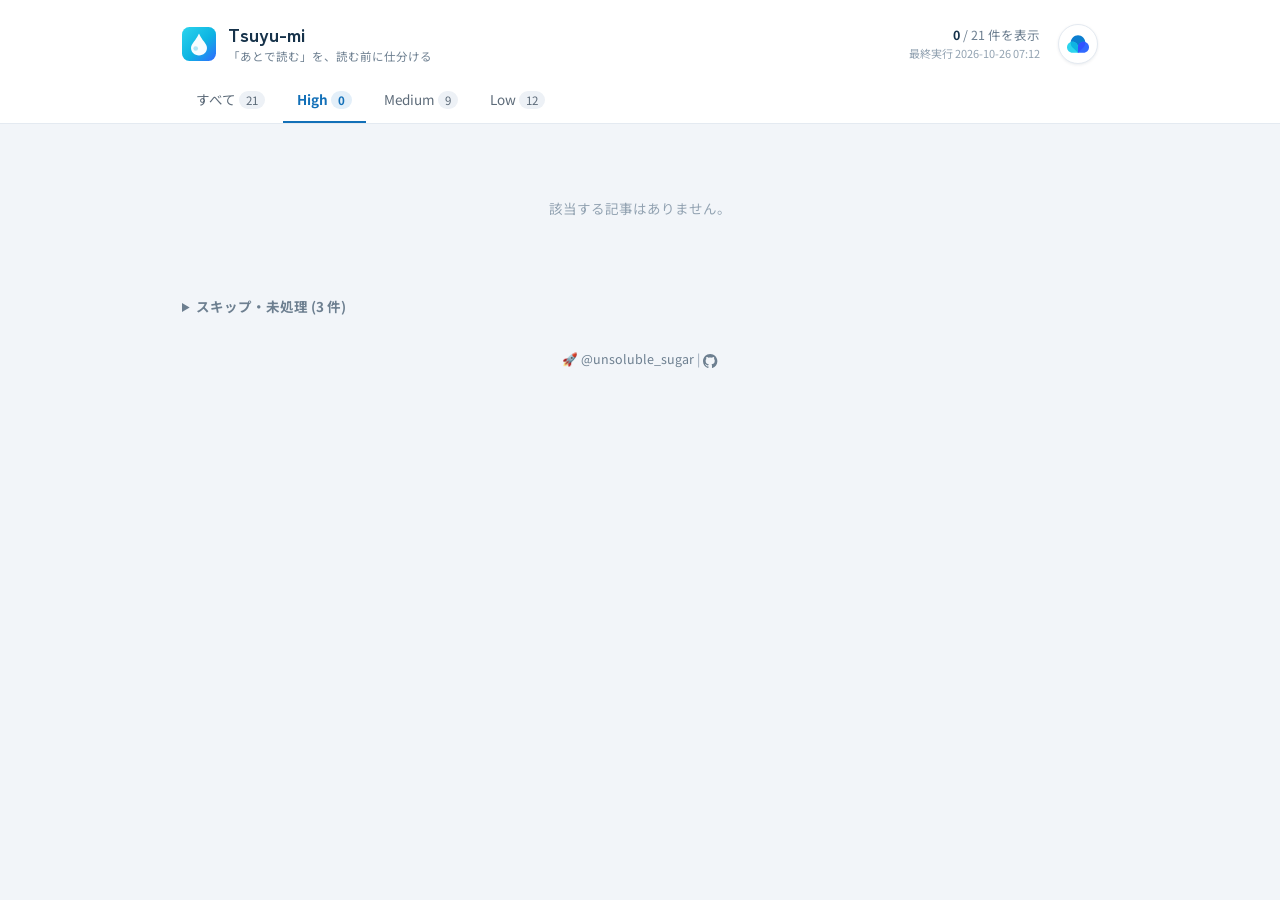
==== docs/index.html @ 748d8990 "🤖 記事を要約・HTML を更新 2026-10-25" ====
<!DOCTYPE html>
<html lang="ja">
<head>
  <meta charset="UTF-8">
  <meta name="viewport" content="width=device-width, initial-scale=1.0">
  <title>Tsuyu-mi</title>
  <meta name="description" content="Raindrop.io に溜めた「あとで読む」記事を AI が 3 行要約し、今読む / 後回し / 捨てる の優先度付きで一覧化する自動更新ダッシュボード。">
  <link rel="canonical" href="https://unsolublesugar.github.io/tsuyu-mi/">

  <link rel="icon" type="image/svg+xml" href="favicon.svg">
  <link rel="icon" type="image/png" sizes="32x32" href="favicon-32.png">
  <link rel="apple-touch-icon" href="apple-touch-icon.png">

  <meta property="og:type" content="website">
  <meta property="og:site_name" content="Tsuyu-mi">
  <meta property="og:title" content="Tsuyu-mi">
  <meta property="og:description" content="Raindrop.io に溜めた「あとで読む」記事を AI が 3 行要約し、今読む / 後回し / 捨てる の優先度付きで一覧化する自動更新ダッシュボード。">
  <meta property="og:url" content="https://unsolublesugar.github.io/tsuyu-mi/">
  <meta property="og:image" content="https://unsolublesugar.github.io/tsuyu-mi/og.png">
  <meta property="og:image:width" content="1200">
  <meta property="og:image:height" content="630">
  <meta property="og:image:alt" content="Tsuyu-mi — 「あとで読む」を、読む前に仕分ける。Raindrop.io の記事を AI が 3 行要約し優先度付きで一覧化">
  <meta property="og:locale" content="ja_JP">

  <meta name="twitter:card" content="summary_large_image">
  <meta name="twitter:title" content="Tsuyu-mi">
  <meta name="twitter:description" content="Raindrop.io に溜めた「あとで読む」記事を AI が 3 行要約し、今読む / 後回し / 捨てる の優先度付きで一覧化する自動更新ダッシュボード。">
  <meta name="twitter:image" content="https://unsolublesugar.github.io/tsuyu-mi/og.png">

  <link rel="preconnect" href="https://fonts.googleapis.com">
  <link rel="preconnect" href="https://fonts.gstatic.com" crossorigin>
  <link href="https://fonts.googleapis.com/css2?family=Noto+Sans+JP:wght@400;500;700&family=Zen+Kaku+Gothic+New:wght@500;700&display=swap" rel="stylesheet">
  <link rel="stylesheet" href="styles.css">
</head>
<body>
  <header class="site-header">
    <div class="header-inner">
      <div class="header-row">
        <div class="brand">
          <img src="favicon.svg" alt="" width="34" height="34">
          <div class="brand-text">
            <div class="site-name">Tsuyu-mi</div>
            <div class="tagline">「あとで読む」を、読む前に仕分ける</div>
          </div>
        </div>
        <div class="header-right">
          <div class="stats">
            <div class="stats-count"><strong id="stats-count">21</strong> / <span id="stats-total">21</span> 件を表示</div>
            <div class="stats-sub">最終実行 2026-10-26 07:12</div>
          </div>
          <a href="https://app.raindrop.io/" target="_blank" rel="noopener" class="raindrop-link" title="Raindrop.io を開く">
            <svg xmlns="http://www.w3.org/2000/svg" xmlns:xlink="http://www.w3.org/1999/xlink" viewBox="0 0 48 48" width="22" height="22">
              <defs>
                <path id="icon_raw-a" d="M12,0 C18.627417,0 24,5.372583 24,12 L24,12 L24,24 L12,24 C5.372583,24 0,18.627417 0,12 C0,5.372583 5.372583,0 12,0 Z"/>
                <path id="icon_raw-c" d="M0,24 L0,12 L0.00379985776,11.6950252 C0.165607248,5.20854437 5.47454326,0 12,0 C18.627417,0 24,5.372583 24,12 C24,18.627417 18.627417,24 12,24 L12,24 L0,24 Z"/>
              </defs>
              <g fill="none" fill-rule="evenodd" transform="translate(0 5)">
                <path fill="#0B7ED0" d="M35.3137085,4.6862915 C41.5620972,10.9346802 41.5620972,21.0653198 35.3137085,27.3137085 C35.1048567,27.5225603 34.8916675,27.7244313 34.674431,27.9193214 L24,38 L13.325569,27.9193214 C13.1083325,27.7244313 12.8951433,27.5225603 12.6862915,27.3137085 C6.43790283,21.0653198 6.43790283,10.9346802 12.6862915,4.6862915 C18.9346802,-1.56209717 29.0653198,-1.56209717 35.3137085,4.6862915 Z"/>
                <g transform="translate(0 14)">
                  <mask id="icon_raw-b" fill="#fff"><use xlink:href="#icon_raw-a"/></mask>
                  <use fill="#2CD4ED" xlink:href="#icon_raw-a"/>
                  <path fill="#0DB4E2" d="M35.3137085,-9.3137085 C41.5620972,-3.06531983 41.5620972,7.06531983 35.3137085,13.3137085 C35.1048567,13.5225603 34.8916675,13.7244313 34.674431,13.9193214 L24,24 L13.325569,13.9193214 C13.1083325,13.7244313 12.8951433,13.5225603 12.6862915,13.3137085 C6.43790283,7.06531983 6.43790283,-3.06531983 12.6862915,-9.3137085 C18.9346802,-15.5620972 29.0653198,-15.5620972 35.3137085,-9.3137085 Z" mask="url(#icon_raw-b)"/>
                </g>
                <g transform="translate(24 14)">
                  <mask id="icon_raw-d" fill="#fff"><use xlink:href="#icon_raw-c"/></mask>
                  <use fill="#3169FF" xlink:href="#icon_raw-c"/>
                  <path fill="#3153FF" d="M11.3137085,-9.3137085 C17.5620972,-3.06531983 17.5620972,7.06531983 11.3137085,13.3137085 C11.1048567,13.5225603 10.8916675,13.7244313 10.674431,13.9193214 L2.61250577e-10,24 L-10.674431,13.9193214 C-10.8916675,13.7244313 -11.1048567,13.5225603 -11.3137085,13.3137085 C-17.5620972,7.06531983 -17.5620972,-3.06531983 -11.3137085,-9.3137085 C-5.06531983,-15.5620972 5.06531983,-15.5620972 11.3137085,-9.3137085 Z" mask="url(#icon_raw-d)"/>
                </g>
              </g>
            </svg>
          </a>
        </div>
      </div>
      <nav class="filters">
        <button class="filter-btn" data-filter="all">すべて <span class="tab-count"></span></button>
        <button class="filter-btn active" data-filter="high">High <span class="tab-count"></span></button>
        <button class="filter-btn" data-filter="medium">Medium <span class="tab-count"></span></button>
        <button class="filter-btn" data-filter="low">Low <span class="tab-count"></span></button>
      </nav>
    </div>
  </header>

  <main class="container">
    
    <section class="articles">
      
      <article class="card priority-medium" data-priority="medium">
        <div class="card-body">
          <div class="card-main">
            <div class="card-header">
              <span class="priority-badge priority-medium"><span class="dot"></span>MEDIUM</span>
              
              <span class="domain">zenn.dev</span>
              <span class="sep">·</span>
              <span class="date">2026-10-13 11:47</span>
            </div>

            <h2 class="card-title">
              <a href="https://zenn.dev/aws_japan/articles/aws-bedrock-cur2-user-cost-dashboard" target="_blank" rel="noopener">Amazon Bedrock の利用料金をユーザーごとに確認するダッシュボードを CUR 2.0 と Amazon Quick で作る</a>
            </h2>

            
            <ul class="summary">
              
              <li>AWS Cost and Usage Report (CUR) 2.0のIAMプリンシパル記録オプションを活用し、Bedrockの利用料金をユーザー単位で集計する手法を解説している。</li>
              
              <li>Amazon S3へのデータ出力、Amazon Athenaでのテーブル作成と集計クエリ、Amazon QuickSightによるダッシュボード構築の手順を網羅している。</li>
              
              <li>IAM Identity Centerと連携することで、追加のタグ付けなしに誰がどのモデルやトークン種別にコストを費やしているか可視化できる。</li>
              
            </ul>
            
          </div>
          <div class="score-panel">
            <div class="score-total">スコア <strong>9</strong><span>/12</span></div>
            <div class="axes">
              <div class="axis"><span class="axis-label">新規性</span><span class="bar"><span class="fill s2"></span></span></div>
              <div class="axis"><span class="axis-label">関心の近さ</span><span class="bar"><span class="fill s2"></span></span></div>
              <div class="axis"><span class="axis-label">読む必要性</span><span class="bar"><span class="fill s2"></span></span></div>
              <div class="axis"><span class="axis-label">活用度</span><span class="bar"><span class="fill s3"></span></span></div>
            </div>
          </div>
        </div>

        
        <div class="keywords">
          
          <span class="keyword">Amazon Bedrock</span>
          
          <span class="keyword">CUR 2.0</span>
          
          <span class="keyword">Amazon Athena</span>
          
          <span class="keyword">Amazon QuickSight</span>
          
          <span class="keyword">コスト管理</span>
          
        </div>
        

        <details class="reasons-toggle">
          <summary>判定理由</summary>
          <div class="reasons">
            
            <div class="reason read-now">
              <span class="reason-label">今読む:</span> AWSでの生成AI利用コストをユーザー・モデル単位で詳細に追跡・可視化するための具体的なSQLやCloudFormationテンプレートが提供されており、実務に直結するため。
            </div>
            
            
            <div class="reason defer">
              <span class="reason-label">後回し:</span> 社内でAmazon Bedrockを複数メンバーに展開しておらず、コスト配賦や利用状況の追跡が急務でない場合は後回しにできる。
            </div>
            
            
          </div>
        </details>

      </article>
      
      <article class="card priority-medium" data-priority="medium">
        <div class="card-body">
          <div class="card-main">
            <div class="card-header">
              <span class="priority-badge priority-medium"><span class="dot"></span>MEDIUM</span>
              
              <span class="domain">zenn.dev</span>
              <span class="sep">·</span>
              <span class="date">2026-10-13 11:47</span>
            </div>

            <h2 class="card-title">
              <a href="https://zenn.dev/chot/articles/be424332489e7a" target="_blank" rel="noopener">CSSの`text-box`で文字を上下中央に揃えたい</a>
            </h2>

            
            <ul class="summary">
              
              <li>ボタンなどの上下中央揃えで文字がズレて見えるのは、フォントメトリクスによる余白やベースラインが原因である。</li>
              
              <li>CSSのtext-boxプロパティを使用すると、フォントの基準に合わせて上下の余白を削り、見た目のズレを調整できる。</li>
              
              <li>欧文基準のほかCJK向けの基準も存在するが、ブラウザ対応やフォントの指定順による影響に注意が必要である。</li>
              
            </ul>
            
          </div>
          <div class="score-panel">
            <div class="score-total">スコア <strong>8</strong><span>/12</span></div>
            <div class="axes">
              <div class="axis"><span class="axis-label">新規性</span><span class="bar"><span class="fill s2"></span></span></div>
              <div class="axis"><span class="axis-label">関心の近さ</span><span class="bar"><span class="fill s2"></span></span></div>
              <div class="axis"><span class="axis-label">読む必要性</span><span class="bar"><span class="fill s2"></span></span></div>
              <div class="axis"><span class="axis-label">活用度</span><span class="bar"><span class="fill s2"></span></span></div>
            </div>
          </div>
        </div>

        
        <div class="keywords">
          
          <span class="keyword">CSS</span>
          
          <span class="keyword">text-box</span>
          
          <span class="keyword">フォントメトリクス</span>
          
          <span class="keyword">上下中央揃え</span>
          
          <span class="keyword">Webデザイン</span>
          
        </div>
        

        <details class="reasons-toggle">
          <summary>判定理由</summary>
          <div class="reasons">
            
            <div class="reason read-now">
              <span class="reason-label">今読む:</span> CSSの新しめのプロパティであるtext-boxを用いた正確な垂直中央揃えの実装方法が具体的に解説されているため。
            </div>
            
            
            <div class="reason defer">
              <span class="reason-label">後回し:</span> CJK向けの基準値のブラウザ実装がまだ揃っていないため、今すぐ実務で全面的に導入するには時期尚早な場合があるため。
            </div>
            
            
          </div>
        </details>

      </article>
      
      <article class="card priority-medium" data-priority="medium">
        <div class="card-body">
          <div class="card-main">
            <div class="card-header">
              <span class="priority-badge priority-medium"><span class="dot"></span>MEDIUM</span>
              
              <span class="domain">zenn.dev</span>
              <span class="sep">·</span>
              <span class="date">2026-10-13 07:47</span>
            </div>

            <h2 class="card-title">
              <a href="https://zenn.dev/headwaters/articles/6e889f79ee9f2e" target="_blank" rel="noopener">Microsoft-Decision-1でAI-OCRの品質ゲートを作ってみた</a>
            </h2>

            
            <ul class="summary">
              
              <li>Microsoft-Decision-1を用いてAI-OCRの読み取り品質を判定する品質ゲートを構築した。</li>
              
              <li>品質が低いOCR結果はLLMに渡さず事前に人の確認キューへ回すことで、処理効率と精度を向上させている。</li>
              
              <li>Pythonを用いた具体的な実装コードや判定基準の設計手法が紹介されている。</li>
              
            </ul>
            
          </div>
          <div class="score-panel">
            <div class="score-total">スコア <strong>8</strong><span>/12</span></div>
            <div class="axes">
              <div class="axis"><span class="axis-label">新規性</span><span class="bar"><span class="fill s2"></span></span></div>
              <div class="axis"><span class="axis-label">関心の近さ</span><span class="bar"><span class="fill s2"></span></span></div>
              <div class="axis"><span class="axis-label">読む必要性</span><span class="bar"><span class="fill s2"></span></span></div>
              <div class="axis"><span class="axis-label">活用度</span><span class="bar"><span class="fill s2"></span></span></div>
            </div>
          </div>
        </div>

        
        <div class="keywords">
          
          <span class="keyword">Microsoft-Decision-1</span>
          
          <span class="keyword">AI-OCR</span>
          
          <span class="keyword">品質ゲート</span>
          
          <span class="keyword">GPT-5-mini</span>
          
          <span class="keyword">Azure</span>
          
        </div>
        

        <details class="reasons-toggle">
          <summary>判定理由</summary>
          <div class="reasons">
            
            <div class="reason read-now">
              <span class="reason-label">今読む:</span> 新しい判定特化モデルを活用したAI-OCRパイプラインの実装例と具体的なコードが公開されており、実務に応用しやすいため。
            </div>
            
            
            <div class="reason defer">
              <span class="reason-label">後回し:</span> OCRの品質管理やLLMの前処理パイプラインに関心がない場合は、必要になったタイミングでの参照で問題ないため。
            </div>
            
            
          </div>
        </details>

      </article>
      
      <article class="card priority-medium" data-priority="medium">
        <div class="card-body">
          <div class="card-main">
            <div class="card-header">
              <span class="priority-badge priority-medium"><span class="dot"></span>MEDIUM</span>
              
              <span class="domain">zenn.dev</span>
              <span class="sep">·</span>
              <span class="date">2026-10-12 21:30</span>
            </div>

            <h2 class="card-title">
              <a href="https://zenn.dev/yesodco/articles/da634d752874b2" target="_blank" rel="noopener">Mods で Claude Code のセッションごとに管理できるメモ帳を作った</a>
            </h2>

            
            <ul class="summary">
              
              <li>Claude Codeのデスクトップアプリやターミナルで動く「Mods」を使い、セッションごとにTODOやメモをMarkdownで管理するプラグイン「session-memo」を開発した。</li>
              
              <li>作業ディレクトリ配下にMarkdownファイルを作成し、入力欄の上の帯や専用ペインからTODOの切り替えやメモの追記・閲覧ができる仕組み。</li>
              
              <li>プラグインのソースコード全文を掲載し、UI制限やファイルパスの制約など開発時の工夫点についても解説している。</li>
              
            </ul>
            
          </div>
          <div class="score-panel">
            <div class="score-total">スコア <strong>8</strong><span>/12</span></div>
            <div class="axes">
              <div class="axis"><span class="axis-label">新規性</span><span class="bar"><span class="fill s2"></span></span></div>
              <div class="axis"><span class="axis-label">関心の近さ</span><span class="bar"><span class="fill s2"></span></span></div>
              <div class="axis"><span class="axis-label">読む必要性</span><span class="bar"><span class="fill s2"></span></span></div>
              <div class="axis"><span class="axis-label">活用度</span><span class="bar"><span class="fill s2"></span></span></div>
            </div>
          </div>
        </div>

        
        <div class="keywords">
          
          <span class="keyword">Claude Code</span>
          
          <span class="keyword">Mods</span>
          
          <span class="keyword">TypeScript</span>
          
          <span class="keyword">Markdown</span>
          
          <span class="keyword">プラグイン開発</span>
          
        </div>
        

        <details class="reasons-toggle">
          <summary>判定理由</summary>
          <div class="reasons">
            
            <div class="reason read-now">
              <span class="reason-label">今読む:</span> Claude Codeの拡張機能（Mods）の具体的な実装例とTypeScriptコードが公開されており、実用的なツールの作り方をすぐに学べるため。
            </div>
            
            
            <div class="reason defer">
              <span class="reason-label">後回し:</span> Claude Codeを日常的に使用していない場合は、プラグインの仕組みやコードの詳細を急いで読む必要性は低い。
            </div>
            
            
          </div>
        </details>

      </article>
      
      <article class="card priority-medium" data-priority="medium">
        <div class="card-body">
          <div class="card-main">
            <div class="card-header">
              <span class="priority-badge priority-medium"><span class="dot"></span>MEDIUM</span>
              
              <span class="domain">zenn.dev</span>
              <span class="sep">·</span>
              <span class="date">2026-10-12 21:30</span>
            </div>

            <h2 class="card-title">
              <a href="https://zenn.dev/yoshihiko555/articles/e9801e0ad1efb8" target="_blank" rel="noopener">デザインハーネスを個人開発で組んだ — AI が作る画面のずれを止めるまで</a>
            </h2>

            
            <ul class="summary">
              
              <li>AIに画面作成を任せる際に発生するデザインのズレを防ぐため、「デザインハーネス」の導入プロセスを解説している。</li>
              
              <li>見た目・値・振る舞いの正本を分離し、値はコード（Tailwind CSS）を正本として同期テストやlintで管理する手法をとる。</li>
              
              <li>自動検査で防ぎきれない部分はAI評価役を補助的に活用しつつ、繰り返す指摘はlintのルールへ昇格させる仕組みを構築した。</li>
              
            </ul>
            
          </div>
          <div class="score-panel">
            <div class="score-total">スコア <strong>8</strong><span>/12</span></div>
            <div class="axes">
              <div class="axis"><span class="axis-label">新規性</span><span class="bar"><span class="fill s2"></span></span></div>
              <div class="axis"><span class="axis-label">関心の近さ</span><span class="bar"><span class="fill s2"></span></span></div>
              <div class="axis"><span class="axis-label">読む必要性</span><span class="bar"><span class="fill s2"></span></span></div>
              <div class="axis"><span class="axis-label">活用度</span><span class="bar"><span class="fill s2"></span></span></div>
            </div>
          </div>
        </div>

        
        <div class="keywords">
          
          <span class="keyword">デザインハーネス</span>
          
          <span class="keyword">AI開発</span>
          
          <span class="keyword">Tailwind CSS</span>
          
          <span class="keyword">個人開発</span>
          
          <span class="keyword">UIデザイン</span>
          
        </div>
        

        <details class="reasons-toggle">
          <summary>判定理由</summary>
          <div class="reasons">
            
            <div class="reason read-now">
              <span class="reason-label">今読む:</span> AIコーディングツールを活用した開発において、デザインの一貫性を維持する具体的な仕組みと失敗談が実体験ベースで詳細に語られているため。
            </div>
            
            
            <div class="reason defer">
              <span class="reason-label">後回し:</span> AIエージェントを使ったUI開発の全体像に急ぎの関心がない場合や、同様の課題に直面していない場合は後回しにできるため。
            </div>
            
            
          </div>
        </details>

      </article>
      
      <article class="card priority-medium" data-priority="medium">
        <div class="card-body">
          <div class="card-main">
            <div class="card-header">
              <span class="priority-badge priority-medium"><span class="dot"></span>MEDIUM</span>
              
              <span class="domain">zenn.dev</span>
              <span class="sep">·</span>
              <span class="date">2026-10-12 21:30</span>
            </div>

            <h2 class="card-title">
              <a href="https://zenn.dev/nishino_hiroki/articles/d7570d3bb3408f" target="_blank" rel="noopener">GitHub ActionsのSHA Pinningだけで本当に大丈夫ですか？</a>
            </h2>

            
            <ul class="summary">
              
              <li>SHA Pinningはリポジトリ内のファイルや定義を固定するが、実行時に外部から取得するバイナリやコンテナイメージは保護できない。</li>
              
              <li>複合アクション内の推移的なタグ参照や、デフォルトが「latest」に設定された内部動作が侵害の温床になるケースがある。</li>
              
              <li>利用者側はEnforceポリシーの有効化や内部動作の確認、開発者側はデフォルトバージョンの固定やチェックサムの同梱が求められる。</li>
              
            </ul>
            
          </div>
          <div class="score-panel">
            <div class="score-total">スコア <strong>9</strong><span>/12</span></div>
            <div class="axes">
              <div class="axis"><span class="axis-label">新規性</span><span class="bar"><span class="fill s2"></span></span></div>
              <div class="axis"><span class="axis-label">関心の近さ</span><span class="bar"><span class="fill s3"></span></span></div>
              <div class="axis"><span class="axis-label">読む必要性</span><span class="bar"><span class="fill s2"></span></span></div>
              <div class="axis"><span class="axis-label">活用度</span><span class="bar"><span class="fill s2"></span></span></div>
            </div>
          </div>
        </div>

        
        <div class="keywords">
          
          <span class="keyword">GitHub Actions</span>
          
          <span class="keyword">SHA Pinning</span>
          
          <span class="keyword">サプライチェーン攻撃</span>
          
          <span class="keyword">セキュリティ</span>
          
          <span class="keyword">CI/CD</span>
          
        </div>
        

        <details class="reasons-toggle">
          <summary>判定理由</summary>
          <div class="reasons">
            
            <div class="reason read-now">
              <span class="reason-label">今読む:</span> GitHub Actionsのセキュリティ対策における盲点を実例ベースで網羅しており、直ちにワークフローの設定やポリシーを見直す必要があるため。
            </div>
            
            
            <div class="reason defer">
              <span class="reason-label">後回し:</span> すでに高度なサプライチェーン攻撃対策を実施しており、Action内部のバイナリ取得挙動まで把握できている場合は後回しにできるため。
            </div>
            
            
          </div>
        </details>

      </article>
      
      <article class="card priority-medium" data-priority="medium">
        <div class="card-body">
          <div class="card-main">
            <div class="card-header">
              <span class="priority-badge priority-medium"><span class="dot"></span>MEDIUM</span>
              
              <span class="domain">zenn.dev</span>
              <span class="sep">·</span>
              <span class="date">2026-10-12 21:29</span>
            </div>

            <h2 class="card-title">
              <a href="https://zenn.dev/genda_jp/articles/haiku-5-5-subagent-roles" target="_blank" rel="noopener">Haiku 5.5 を機に Sonnet 以下で動かしていたサブエージェントを見直した</a>
            </h2>

            
            <ul class="summary">
              
              <li>Claude Haiku 5.5の価格改定と性能を踏まえ、サブエージェント（テスト実行・調査・実装）のモデル見直しを実施した。</li>
              
              <li>テスト実行役はHaikuに移行し、実装役は判断力が必要なためSonnetを維持した。</li>
              
              <li>調査役はプロンプト設計と呼び出し元の検証前提を変更することで、安価なHaikuの活用を可能にした。</li>
              
            </ul>
            
          </div>
          <div class="score-panel">
            <div class="score-total">スコア <strong>8</strong><span>/12</span></div>
            <div class="axes">
              <div class="axis"><span class="axis-label">新規性</span><span class="bar"><span class="fill s2"></span></span></div>
              <div class="axis"><span class="axis-label">関心の近さ</span><span class="bar"><span class="fill s2"></span></span></div>
              <div class="axis"><span class="axis-label">読む必要性</span><span class="bar"><span class="fill s2"></span></span></div>
              <div class="axis"><span class="axis-label">活用度</span><span class="bar"><span class="fill s2"></span></span></div>
            </div>
          </div>
        </div>

        
        <div class="keywords">
          
          <span class="keyword">Claude Haiku 5.5</span>
          
          <span class="keyword">Claude Code</span>
          
          <span class="keyword">サブエージェント</span>
          
          <span class="keyword">LLMプロンプト設計</span>
          
        </div>
        

        <details class="reasons-toggle">
          <summary>判定理由</summary>
          <div class="reasons">
            
            <div class="reason read-now">
              <span class="reason-label">今読む:</span> 最新モデル（Haiku 5.5）の価格・性能特性を実務のAIエージェント運用にどう落とし込むかの具体的な検証とプロンプト改善の知見が得られるため。
            </div>
            
            
            <div class="reason defer">
              <span class="reason-label">後回し:</span> Claude Codeを用いた高度なエージェント運用を直接行っていない場合は、今すぐではなくてもよい内容だから。
            </div>
            
            
          </div>
        </details>

      </article>
      
      <article class="card priority-medium" data-priority="medium">
        <div class="card-body">
          <div class="card-main">
            <div class="card-header">
              <span class="priority-badge priority-medium"><span class="dot"></span>MEDIUM</span>
              
              <span class="domain">claude.com</span>
              <span class="sep">·</span>
              <span class="date">2026-07-25 11:29</span>
            </div>

            <h2 class="card-title">
              <a href="https://claude.com/blog/the-new-rules-of-context-engineering-for-claude-5-generation-models" target="_blank" rel="noopener">The new rules of context engineering for Claude 5 generation models | Claude by Anthropic</a>
            </h2>

            
            <ul class="summary">
              
              <li>Claude 5世代モデルの高度な推論能力に伴い、Claude Codeのシステムプロンプトの80%以上を削除した。</li>
              
              <li>厳格なルールや例示の多用から、モデルの判断力を信じてデザインやプログレッシブ・ディスクロージャーを活用する手法へ転換した。</li>
              
              <li>システムプロンプト、CLAUDE.md、スキル、参照ファイルの各要素における実践的な最適化のベストプラクティスが解説されている。</li>
              
            </ul>
            
          </div>
          <div class="score-panel">
            <div class="score-total">スコア <strong>8</strong><span>/12</span></div>
            <div class="axes">
              <div class="axis"><span class="axis-label">新規性</span><span class="bar"><span class="fill s2"></span></span></div>
              <div class="axis"><span class="axis-label">関心の近さ</span><span class="bar"><span class="fill s2"></span></span></div>
              <div class="axis"><span class="axis-label">読む必要性</span><span class="bar"><span class="fill s2"></span></span></div>
              <div class="axis"><span class="axis-label">活用度</span><span class="bar"><span class="fill s2"></span></span></div>
            </div>
          </div>
        </div>

        
        <div class="keywords">
          
          <span class="keyword">Claude</span>
          
          <span class="keyword">コンテキストエンジニアリング</span>
          
          <span class="keyword">プロンプトエンジニアリング</span>
          
          <span class="keyword">Claude Code</span>
          
          <span class="keyword">Anthropic</span>
          
        </div>
        

        <details class="reasons-toggle">
          <summary>判定理由</summary>
          <div class="reasons">
            
            <div class="reason read-now">
              <span class="reason-label">今読む:</span> 最新のLLM世代におけるプロンプト・コンテキスト設計の根本的なパラダイムシフトが具体例を交えて解説されているため。
            </div>
            
            
            <div class="reason defer">
              <span class="reason-label">後回し:</span> 自身のワークフローにすぐ適用しなくとも、次世代モデルの特性に関する一般的な知見として後からでもキャッチアップ可能であるため。
            </div>
            
            
          </div>
        </details>

      </article>
      
      <article class="card priority-medium" data-priority="medium">
        <div class="card-body">
          <div class="card-main">
            <div class="card-header">
              <span class="priority-badge priority-medium"><span class="dot"></span>MEDIUM</span>
              
              <span class="domain">zenn.dev</span>
              <span class="sep">·</span>
              <span class="date">2026-07-19 21:28</span>
            </div>

            <h2 class="card-title">
              <a href="https://zenn.dev/hashiiiii/articles/2efea432e7e5bf" target="_blank" rel="noopener">UnityYAML Assets を GitHub 上でレビュー可能にする OSS「PrefabLens」を作った</a>
            </h2>

            
            <ul class="summary">
              
              <li>UnityYAML形式のPrefabやSceneの差分を人間が読める形で表示するツール群「PrefabLens」がプレリリースされた。</li>
              
              <li>Zig製のコアを採用し、Chrome拡張機能、Unityプラグイン、CLIの3つのインターフェースを提供する。</li>
              
              <li>オブジェクト参照の解決や任意のref比較に対応し、レビューコストの削減やセルフチェックを可能にしている。</li>
              
            </ul>
            
          </div>
          <div class="score-panel">
            <div class="score-total">スコア <strong>8</strong><span>/12</span></div>
            <div class="axes">
              <div class="axis"><span class="axis-label">新規性</span><span class="bar"><span class="fill s2"></span></span></div>
              <div class="axis"><span class="axis-label">関心の近さ</span><span class="bar"><span class="fill s2"></span></span></div>
              <div class="axis"><span class="axis-label">読む必要性</span><span class="bar"><span class="fill s2"></span></span></div>
              <div class="axis"><span class="axis-label">活用度</span><span class="bar"><span class="fill s2"></span></span></div>
            </div>
          </div>
        </div>

        
        <div class="keywords">
          
          <span class="keyword">PrefabLens</span>
          
          <span class="keyword">Unity</span>
          
          <span class="keyword">UnityYAML</span>
          
          <span class="keyword">GitHub</span>
          
          <span class="keyword">OSS</span>
          
        </div>
        

        <details class="reasons-toggle">
          <summary>判定理由</summary>
          <div class="reasons">
            
            <div class="reason read-now">
              <span class="reason-label">今読む:</span> Unity開発におけるYAMLファイルのレビュー難という実務上の課題に対する具体的なOSSツール群の全貌が把握できるため。
            </div>
            
            
            <div class="reason defer">
              <span class="reason-label">後回し:</span> 公式のプレリリース記事であり、実際の導入や詳細な設定はプロジェクトの状況に応じて後からでも十分に確認できるため。
            </div>
            
            
          </div>
        </details>

      </article>
      
      <article class="card priority-low" data-priority="low">
        <div class="card-body">
          <div class="card-main">
            <div class="card-header">
              <span class="priority-badge priority-low"><span class="dot"></span>LOW</span>
              
              <span class="domain">zenn.dev</span>
              <span class="sep">·</span>
              <span class="date">2026-10-12 21:32</span>
            </div>

            <h2 class="card-title">
              <a href="https://zenn.dev/muit_techblog/articles/6ea28887c79457" target="_blank" rel="noopener">若手エンジニアに必要だと感じた「AIを使う力」</a>
            </h2>

            
            <ul class="summary">
              
              <li>若手エンジニアがAIを活用する中で、人に聞く判断の遅れや、動くコードと良い設計の混同といった問題に直面した体験談を述べている。</li>
              
              <li>AIは前提が誤っていれば誤った回答を生成するため、要件理解や問題の切り分け、適切な前提条件の整理が不可欠であると指摘している。</li>
              
              <li>実践的なプロンプトの例を示し、AIを過信せず人間側が主体的に判断しコントロールする重要性を強調している。</li>
              
            </ul>
            
          </div>
          <div class="score-panel">
            <div class="score-total">スコア <strong>7</strong><span>/12</span></div>
            <div class="axes">
              <div class="axis"><span class="axis-label">新規性</span><span class="bar"><span class="fill s1"></span></span></div>
              <div class="axis"><span class="axis-label">関心の近さ</span><span class="bar"><span class="fill s2"></span></span></div>
              <div class="axis"><span class="axis-label">読む必要性</span><span class="bar"><span class="fill s2"></span></span></div>
              <div class="axis"><span class="axis-label">活用度</span><span class="bar"><span class="fill s2"></span></span></div>
            </div>
          </div>
        </div>

        
        <div class="keywords">
          
          <span class="keyword">AI活用</span>
          
          <span class="keyword">若手エンジニア</span>
          
          <span class="keyword">設計判断</span>
          
          <span class="keyword">プロンプトエンジニアリング</span>
          
          <span class="keyword">要件定義</span>
          
        </div>
        

        <details class="reasons-toggle">
          <summary>判定理由</summary>
          <div class="reasons">
            
            <div class="reason read-now">
              <span class="reason-label">今読む:</span> 若手エンジニアがAI活用で陥りがちな罠と、それを防ぐ具体的なプロンプト設定が学べるため。
            </div>
            
            
            <div class="reason defer">
              <span class="reason-label">後回し:</span> 一般的なAI利用の注意点や心構えが中心であり、急ぎの技術的課題解決には直結しないため。
            </div>
            
            
          </div>
        </details>

      </article>
      
      <article class="card priority-low" data-priority="low">
        <div class="card-body">
          <div class="card-main">
            <div class="card-header">
              <span class="priority-badge priority-low"><span class="dot"></span>LOW</span>
              
              <span class="domain">zenn.dev</span>
              <span class="sep">·</span>
              <span class="date">2026-10-12 21:31</span>
            </div>

            <h2 class="card-title">
              <a href="https://zenn.dev/terass_dev/articles/6e6562d54d5505" target="_blank" rel="noopener">Claude Code Routines で Notion や Slack から AI に仕事を依頼できる仕組みを作った</a>
            </h2>

            
            <ul class="summary">
              
              <li>NotionやSlackから自然文やボタンでClaude Codeへ仕事を依頼できる仕組みをRoutinesと独自の中継サーバーで構築した。</li>
              
              <li>利用者ごとのルーティンをクラウド上で起動し、会話履歴を中継サーバー経由で引き継ぐことでチーム運用を実現している。</li>
              
              <li>API従量課金を避けサブスクリプション枠を活用することでコストを大幅に抑えつつ、バグ修正等の開発効率化に成功している。</li>
              
            </ul>
            
          </div>
          <div class="score-panel">
            <div class="score-total">スコア <strong>7</strong><span>/12</span></div>
            <div class="axes">
              <div class="axis"><span class="axis-label">新規性</span><span class="bar"><span class="fill s2"></span></span></div>
              <div class="axis"><span class="axis-label">関心の近さ</span><span class="bar"><span class="fill s2"></span></span></div>
              <div class="axis"><span class="axis-label">読む必要性</span><span class="bar"><span class="fill s2"></span></span></div>
              <div class="axis"><span class="axis-label">活用度</span><span class="bar"><span class="fill s1"></span></span></div>
            </div>
          </div>
        </div>

        
        <div class="keywords">
          
          <span class="keyword">Claude Code</span>
          
          <span class="keyword">Routines</span>
          
          <span class="keyword">Notion</span>
          
          <span class="keyword">Slack</span>
          
          <span class="keyword">AI開発</span>
          
        </div>
        

        <details class="reasons-toggle">
          <summary>判定理由</summary>
          <div class="reasons">
            
            <div class="reason read-now">
              <span class="reason-label">今読む:</span> Claude Code Routinesをチームで実用的に活用するための具体的なアーキテクチャと運用知見が得られるため。
            </div>
            
            
            <div class="reason defer">
              <span class="reason-label">後回し:</span> 自身のチームで同様のチャット連携やクラウドセッション自動化を直ちに導入する予定がない場合は後回しでも支障はないため。
            </div>
            
            
          </div>
        </details>

      </article>
      
      <article class="card priority-low" data-priority="low">
        <div class="card-body">
          <div class="card-main">
            <div class="card-header">
              <span class="priority-badge priority-low"><span class="dot"></span>LOW</span>
              
              <span class="domain">zenn.dev</span>
              <span class="sep">·</span>
              <span class="date">2026-10-12 21:31</span>
            </div>

            <h2 class="card-title">
              <a href="https://zenn.dev/neurogica/articles/ef9ebaa4f3e9bd" target="_blank" rel="noopener">中国製オープンウェイトモデルに、自社サービスの脆弱性を探させた</a>
            </h2>

            
            <ul class="summary">
              
              <li>自社サービスのリリース前に、Altar-1、Qwen、GLM、DeepSeekの4つの中国製オープンウェイトモデルを使って脆弱性を探索した。</li>
              
              <li>QwenとGLMがそれぞれ1件ずつ正しい指摘を行い、公開前に修正につながる不具合を発見できた。</li>
              
              <li>AIを活用した脆弱性調査は有効である一方、誤検出や未完了の試行もあり、継続的な検証の必要性が示された。</li>
              
            </ul>
            
          </div>
          <div class="score-panel">
            <div class="score-total">スコア <strong>7</strong><span>/12</span></div>
            <div class="axes">
              <div class="axis"><span class="axis-label">新規性</span><span class="bar"><span class="fill s2"></span></span></div>
              <div class="axis"><span class="axis-label">関心の近さ</span><span class="bar"><span class="fill s2"></span></span></div>
              <div class="axis"><span class="axis-label">読む必要性</span><span class="bar"><span class="fill s2"></span></span></div>
              <div class="axis"><span class="axis-label">活用度</span><span class="bar"><span class="fill s1"></span></span></div>
            </div>
          </div>
        </div>

        
        <div class="keywords">
          
          <span class="keyword">オープンウェイトモデル</span>
          
          <span class="keyword">脆弱性診断</span>
          
          <span class="keyword">LLM</span>
          
          <span class="keyword">セキュリティ</span>
          
          <span class="keyword">AI</span>
          
        </div>
        

        <details class="reasons-toggle">
          <summary>判定理由</summary>
          <div class="reasons">
            
            <div class="reason read-now">
              <span class="reason-label">今読む:</span> 実際のオープンウェイトモデルを用いて脆弱性探索を行った具体的な検証データや結果が含まれており、開発現場におけるAI活用の参考になるため。
            </div>
            
            
            <div class="reason defer">
              <span class="reason-label">後回し:</span> 具体的な脆弱性対策のコードや手順が詳細に解説されているわけではないため、今すぐ実務に直結する内容ではないから。
            </div>
            
            
          </div>
        </details>

      </article>
      
      <article class="card priority-low" data-priority="low">
        <div class="card-body">
          <div class="card-main">
            <div class="card-header">
              <span class="priority-badge priority-low"><span class="dot"></span>LOW</span>
              
              <span class="domain">zenn.dev</span>
              <span class="sep">·</span>
              <span class="date">2026-10-12 21:29</span>
            </div>

            <h2 class="card-title">
              <a href="https://zenn.dev/loglass/articles/f00a7408b2cf0b" target="_blank" rel="noopener">暗号技術入門</a>
            </h2>

            
            <ul class="summary">
              
              <li>共通鍵暗号や公開鍵暗号、ハッシュ関数などデジタルセキュリティを支える暗号技術の基本概念を解説している。</li>
              
              <li>AESのCBCモードにおける展性の脆弱性を突いたメッセージ改ざんの具体的な攻撃手法をコマンド例を交えて紹介している。</li>
              
              <li>AI駆動開発の普及する現代において、エンジニア自身がセキュリティ上の判断を下しコードを評価する重要性を説いている。</li>
              
            </ul>
            
          </div>
          <div class="score-panel">
            <div class="score-total">スコア <strong>7</strong><span>/12</span></div>
            <div class="axes">
              <div class="axis"><span class="axis-label">新規性</span><span class="bar"><span class="fill s1"></span></span></div>
              <div class="axis"><span class="axis-label">関心の近さ</span><span class="bar"><span class="fill s2"></span></span></div>
              <div class="axis"><span class="axis-label">読む必要性</span><span class="bar"><span class="fill s2"></span></span></div>
              <div class="axis"><span class="axis-label">活用度</span><span class="bar"><span class="fill s2"></span></span></div>
            </div>
          </div>
        </div>

        
        <div class="keywords">
          
          <span class="keyword">暗号技術</span>
          
          <span class="keyword">共通鍵暗号</span>
          
          <span class="keyword">公開鍵暗号</span>
          
          <span class="keyword">AES-CBC</span>
          
          <span class="keyword">デジタル署名</span>
          
        </div>
        

        <details class="reasons-toggle">
          <summary>判定理由</summary>
          <div class="reasons">
            
            <div class="reason read-now">
              <span class="reason-label">今読む:</span> 暗号技術の基礎から具体的な脆弱性の検証コードまで網羅されており、実装上のセキュリティ意識を高めるのに役立つため。
            </div>
            
            
            <div class="reason defer">
              <span class="reason-label">後回し:</span> 基礎的な暗号理論の解説が多く、すでにセキュリティの基礎知識がある場合は新味に欠けるため。
            </div>
            
            
          </div>
        </details>

      </article>
      
      <article class="card priority-low" data-priority="low">
        <div class="card-body">
          <div class="card-main">
            <div class="card-header">
              <span class="priority-badge priority-low"><span class="dot"></span>LOW</span>
              
              <span class="domain">zenn.dev</span>
              <span class="sep">·</span>
              <span class="date">2026-10-12 21:29</span>
            </div>

            <h2 class="card-title">
              <a href="https://zenn.dev/branbran/articles/047821d64590f0" target="_blank" rel="noopener">【速報】Claude の新機能 Claude Motion 早速使ってみた</a>
            </h2>

            
            <ul class="summary">
              
              <li>Anthropicは2026年10月8日、コードで素材を動かして短い説明動画を作る新機能「Claude Motion」をベータ公開した。</li>
              
              <li>動画生成AIとは異なり文字や数値が正確に保たれ、部分的な修正やエディタでの微調整が可能な点が特徴である。</li>
              
              <li>TeamおよびEnterpriseプランで利用可能であり、現在はBGMの少なさやデザインがコード力に依存する課題がある。</li>
              
            </ul>
            
          </div>
          <div class="score-panel">
            <div class="score-total">スコア <strong>7</strong><span>/12</span></div>
            <div class="axes">
              <div class="axis"><span class="axis-label">新規性</span><span class="bar"><span class="fill s2"></span></span></div>
              <div class="axis"><span class="axis-label">関心の近さ</span><span class="bar"><span class="fill s2"></span></span></div>
              <div class="axis"><span class="axis-label">読む必要性</span><span class="bar"><span class="fill s1"></span></span></div>
              <div class="axis"><span class="axis-label">活用度</span><span class="bar"><span class="fill s2"></span></span></div>
            </div>
          </div>
        </div>

        
        <div class="keywords">
          
          <span class="keyword">Claude</span>
          
          <span class="keyword">Claude Motion</span>
          
          <span class="keyword">Anthropic</span>
          
          <span class="keyword">動画生成</span>
          
          <span class="keyword">AIツール</span>
          
        </div>
        

        <details class="reasons-toggle">
          <summary>判定理由</summary>
          <div class="reasons">
            
            <div class="reason read-now">
              <span class="reason-label">今読む:</span> 新機能の仕組みや具体的な使い方のコツ、実際の所感が簡潔にまとまっており、導入検討の参考になるため。
            </div>
            
            
            <div class="reason defer">
              <span class="reason-label">後回し:</span> ベータ版の基本機能や公式ヘルプに沿った内容が中心であり、詳細なコード実装や高度なハックを含まないため。
            </div>
            
            
          </div>
        </details>

      </article>
      
      <article class="card priority-low" data-priority="low">
        <div class="card-body">
          <div class="card-main">
            <div class="card-header">
              <span class="priority-badge priority-low"><span class="dot"></span>LOW</span>
              
              <span class="domain">speakerdeck.com</span>
              <span class="sep">·</span>
              <span class="date">2026-08-07 09:03</span>
            </div>

            <h2 class="card-title">
              <a href="https://speakerdeck.com/recruitengineers/fy2026_bootcamp_kuroda" target="_blank" rel="noopener">事業価値と Engineering 2026年度版</a>
            </h2>

            
            <ul class="summary">
              
              <li>AIにより開発コストが下がる時代において、生産性は開発量（アウトプット）ではなく事業価値（アウトカム）の面積で評価されるべきであると説いています。</li>
              
              <li>アウトプットからアウトカムまでの距離は開発の種類によって異なり、事業の文脈に応じた適切な開発手法の選択が求められます。</li>
              
              <li>コード総量の増加や技術的負債、オーバーエンジニアリングを防ぎつつ、価値あるコードの濃度を上げ、システムを持続可能に動かす重要性が示されています。</li>
              
            </ul>
            
          </div>
          <div class="score-panel">
            <div class="score-total">スコア <strong>5</strong><span>/12</span></div>
            <div class="axes">
              <div class="axis"><span class="axis-label">新規性</span><span class="bar"><span class="fill s1"></span></span></div>
              <div class="axis"><span class="axis-label">関心の近さ</span><span class="bar"><span class="fill s2"></span></span></div>
              <div class="axis"><span class="axis-label">読む必要性</span><span class="bar"><span class="fill s1"></span></span></div>
              <div class="axis"><span class="axis-label">活用度</span><span class="bar"><span class="fill s1"></span></span></div>
            </div>
          </div>
        </div>

        
        <div class="keywords">
          
          <span class="keyword">事業価値</span>
          
          <span class="keyword">エンジニアリング</span>
          
          <span class="keyword">生産性</span>
          
          <span class="keyword">技術的負債</span>
          
          <span class="keyword">AI時代</span>
          
        </div>
        

        <details class="reasons-toggle">
          <summary>判定理由</summary>
          <div class="reasons">
            
            <div class="reason read-now">
              <span class="reason-label">今読む:</span> AI時代の開発においてエンジニアが注力すべき事業視点や生産性の本質を再定義しているため。
            </div>
            
            
            <div class="reason defer">
              <span class="reason-label">後回し:</span> 抽象的な概念やフレームワークの解説が中心で、具体的なコードや開発プロセスの手順が含まれていないため。
            </div>
            
            
          </div>
        </details>

      </article>
      
      <article class="card priority-low" data-priority="low">
        <div class="card-body">
          <div class="card-main">
            <div class="card-header">
              <span class="priority-badge priority-low"><span class="dot"></span>LOW</span>
              
              <span class="domain">makeuseof.com</span>
              <span class="sep">·</span>
              <span class="date">2026-08-05 12:59</span>
            </div>

            <h2 class="card-title">
              <a href="https://www.makeuseof.com/claude-edit-photos-makes-darktable-like-lightroom/" target="_blank" rel="noopener">Claude can edit your photos now — and it makes Darktable feel like Lightroom</a>
            </h2>

            
            <ul class="summary">
              
              <li>筆者はAdobe Lightroomのサブスクリプションから脱却するため、オープンソースのRAW現像ソフト「Darktable」とClaudeを連携させるMCPサーバーを自作した。</li>
              
              <li>作成した「darktable-mcp」により、ターミナル経由でDarktableを操作し、自然言語の指示で画像の一括処理や編集が可能になった。</li>
              
              <li>複雑なDarktableの操作をAIが補助することで、初心者でも迷わず高度な現像処理を行える新しいワークフローを実現している。</li>
              
            </ul>
            
          </div>
          <div class="score-panel">
            <div class="score-total">スコア <strong>7</strong><span>/12</span></div>
            <div class="axes">
              <div class="axis"><span class="axis-label">新規性</span><span class="bar"><span class="fill s2"></span></span></div>
              <div class="axis"><span class="axis-label">関心の近さ</span><span class="bar"><span class="fill s2"></span></span></div>
              <div class="axis"><span class="axis-label">読む必要性</span><span class="bar"><span class="fill s1"></span></span></div>
              <div class="axis"><span class="axis-label">活用度</span><span class="bar"><span class="fill s2"></span></span></div>
            </div>
          </div>
        </div>

        
        <div class="keywords">
          
          <span class="keyword">Claude</span>
          
          <span class="keyword">Darktable</span>
          
          <span class="keyword">MCP</span>
          
          <span class="keyword">Lightroom</span>
          
          <span class="keyword">AI画像編集</span>
          
        </div>
        

        <details class="reasons-toggle">
          <summary>判定理由</summary>
          <div class="reasons">
            
            <div class="reason read-now">
              <span class="reason-label">今読む:</span> AI（Claude）とデスクトップアプリ（Darktable）をMCPで連携させる具体的な実践例が分かるため。
            </div>
            
            
            <div class="reason defer">
              <span class="reason-label">後回し:</span> Adobeのサブスクリプションに不満がなく、オープンソースのRAW現像環境に興味がなければ後回しで問題ない。
            </div>
            
            
          </div>
        </details>

      </article>
      
      <article class="card priority-low" data-priority="low">
        <div class="card-body">
          <div class="card-main">
            <div class="card-header">
              <span class="priority-badge priority-low"><span class="dot"></span>LOW</span>
              
              <span class="domain">speakerdeck.com</span>
              <span class="sep">·</span>
              <span class="date">2026-07-30 10:31</span>
            </div>

            <h2 class="card-title">
              <a href="https://speakerdeck.com/fujie/ai-ezientoshi-dai-nodezitaruaidenteitei" target="_blank" rel="noopener">AI エージェント時代のデジタルアイデンティティ</a>
            </h2>

            
            <ul class="summary">
              
              <li>AIエージェントの普及により匿名性の前提が崩れ、誰の意図と権限で動くかの管理が不可欠になっている。</li>
              
              <li>従来のNHIとは異なり自律的なエージェントには、最小権限、Token Exchange、委任チェーンの検証が必要とされる。</li>
              
              <li>OAuth/OIDCなどの標準技術をレイヤーごとに適用し、技術・契約・運用のトラストフレームワークを構築することが求められる。</li>
              
            </ul>
            
          </div>
          <div class="score-panel">
            <div class="score-total">スコア <strong>7</strong><span>/12</span></div>
            <div class="axes">
              <div class="axis"><span class="axis-label">新規性</span><span class="bar"><span class="fill s2"></span></span></div>
              <div class="axis"><span class="axis-label">関心の近さ</span><span class="bar"><span class="fill s2"></span></span></div>
              <div class="axis"><span class="axis-label">読む必要性</span><span class="bar"><span class="fill s2"></span></span></div>
              <div class="axis"><span class="axis-label">活用度</span><span class="bar"><span class="fill s1"></span></span></div>
            </div>
          </div>
        </div>

        
        <div class="keywords">
          
          <span class="keyword">AIエージェント</span>
          
          <span class="keyword">デジタルアイデンティティ</span>
          
          <span class="keyword">OAuth</span>
          
          <span class="keyword">Token Exchange</span>
          
          <span class="keyword">トラストフレームワーク</span>
          
        </div>
        

        <details class="reasons-toggle">
          <summary>判定理由</summary>
          <div class="reasons">
            
            <div class="reason read-now">
              <span class="reason-label">今読む:</span> AIエージェントを活用したシステム開発において必須となる、アイデンティティ管理や認可設計の最新動向を把握できるため。
            </div>
            
            
            <div class="reason defer">
              <span class="reason-label">後回し:</span> 概念やフレームワークの解説が中心であり、即座に具体的な設定やコードを実装する必要がない場合は後回しでも問題ないため。
            </div>
            
            
          </div>
        </details>

      </article>
      
      <article class="card priority-low" data-priority="low">
        <div class="card-body">
          <div class="card-main">
            <div class="card-header">
              <span class="priority-badge priority-low"><span class="dot"></span>LOW</span>
              
              <span class="domain">blog.shin1x1.com</span>
              <span class="sep">·</span>
              <span class="date">2026-07-28 13:10</span>
            </div>

            <h2 class="card-title">
              <a href="https://blog.shin1x1.com/entry/dont-let-go-of-understanding" target="_blank" rel="noopener">理解を手放さない - Shin x Blog</a>
            </h2>

            
            <ul class="summary">
              
              <li>AIエージェントによる開発の高速化が進む中、人間がシステムを理解し続けることの重要性を論じている。</li>
              
              <li>理解を手放すと検証能力や変更のしやすさが失われ、認知的負債として蓄積すると指摘している。</li>
              
              <li>事前の想像やAIを活用した検証を通じて、理解を維持しながらエージェントと協働する姿勢を提示している。</li>
              
            </ul>
            
          </div>
          <div class="score-panel">
            <div class="score-total">スコア <strong>7</strong><span>/12</span></div>
            <div class="axes">
              <div class="axis"><span class="axis-label">新規性</span><span class="bar"><span class="fill s2"></span></span></div>
              <div class="axis"><span class="axis-label">関心の近さ</span><span class="bar"><span class="fill s2"></span></span></div>
              <div class="axis"><span class="axis-label">読む必要性</span><span class="bar"><span class="fill s2"></span></span></div>
              <div class="axis"><span class="axis-label">活用度</span><span class="bar"><span class="fill s1"></span></span></div>
            </div>
          </div>
        </div>

        
        <div class="keywords">
          
          <span class="keyword">AIコーディング</span>
          
          <span class="keyword">認知的負債</span>
          
          <span class="keyword">ソフトウェア設計</span>
          
          <span class="keyword">開発プロセス</span>
          
        </div>
        

        <details class="reasons-toggle">
          <summary>判定理由</summary>
          <div class="reasons">
            
            <div class="reason read-now">
              <span class="reason-label">今読む:</span> AIコーディング時代の開発における認知的負債や理解のあり方について、実践的な視点から深く考えさせられるため今読む価値がある。
            </div>
            
            
            <div class="reason defer">
              <span class="reason-label">後回し:</span> 具体的なツール設定やコード例の解説ではなく思想や心構えが中心の論考であるため、後回しにしても内容の理解に支障はない。
            </div>
            
            
          </div>
        </details>

      </article>
      
      <article class="card priority-low" data-priority="low">
        <div class="card-body">
          <div class="card-main">
            <div class="card-header">
              <span class="priority-badge priority-low"><span class="dot"></span>LOW</span>
              
              <span class="domain">qiita.com</span>
              <span class="sep">·</span>
              <span class="date">2026-07-25 22:42</span>
            </div>

            <h2 class="card-title">
              <a href="https://qiita.com/iwashiMadai/items/f4630743e2d8c60dfb2b" target="_blank" rel="noopener">PMBOK第8版をゼロから理解する - Qiita</a>
            </h2>

            
            <ul class="summary">
              
              <li>PMBOKの概念や発行団体PMIの概要、過去の版からの変遷を整理している。</li>
              
              <li>第8版では6原則・7パフォーマンス領域・40プロセスに再編され、ITTOフレームワークが復活した。</li>
              
              <li>AI活用やPMO、調達領域の拡充が行われ、PMP受験や学習のルートが解説されている。</li>
              
            </ul>
            
          </div>
          <div class="score-panel">
            <div class="score-total">スコア <strong>4</strong><span>/12</span></div>
            <div class="axes">
              <div class="axis"><span class="axis-label">新規性</span><span class="bar"><span class="fill s1"></span></span></div>
              <div class="axis"><span class="axis-label">関心の近さ</span><span class="bar"><span class="fill s1"></span></span></div>
              <div class="axis"><span class="axis-label">読む必要性</span><span class="bar"><span class="fill s1"></span></span></div>
              <div class="axis"><span class="axis-label">活用度</span><span class="bar"><span class="fill s1"></span></span></div>
            </div>
          </div>
        </div>

        
        <div class="keywords">
          
          <span class="keyword">PMBOK</span>
          
          <span class="keyword">PMI</span>
          
          <span class="keyword">プロジェクトマネジメント</span>
          
          <span class="keyword">PMP</span>
          
          <span class="keyword">第8版</span>
          
        </div>
        

        <details class="reasons-toggle">
          <summary>判定理由</summary>
          <div class="reasons">
            
            <div class="reason read-now">
              <span class="reason-label">今読む:</span> PMBOK第8版の構成や変更点の全体像を短時間で把握できるため。
            </div>
            
            
            <div class="reason defer">
              <span class="reason-label">後回し:</span> PMP試験を受験する予定や第8版の具体的な学習が必要になるタイミングまで後回しでも問題ないため。
            </div>
            
            
          </div>
        </details>

      </article>
      
      <article class="card priority-low" data-priority="low">
        <div class="card-body">
          <div class="card-main">
            <div class="card-header">
              <span class="priority-badge priority-low"><span class="dot"></span>LOW</span>
              
              <span class="domain">qiita.com</span>
              <span class="sep">·</span>
              <span class="date">2026-07-07 08:49</span>
            </div>

            <h2 class="card-title">
              <a href="https://qiita.com/kenimo49/items/d1151389d17e50ad5564" target="_blank" rel="noopener">1Passwordは、あなたのマスターパスワードを一度も受信していません - Qiita</a>
            </h2>

            
            <ul class="summary">
              
              <li>1Passwordはログイン時にマスターパスワードをサーバへ送信せず、認証を行っている。</li>
              
              <li>マスターパスワードと固有のSecret Keyを組み合わせる2SKDにより、サーバ側でのオフライン総当たり攻撃を防いでいる。</li>
              
              <li>SRP-6aプロトコルを用いることで、パスワード等の秘密情報をネットワークに流さずに認証を成立させている。</li>
              
            </ul>
            
          </div>
          <div class="score-panel">
            <div class="score-total">スコア <strong>5</strong><span>/12</span></div>
            <div class="axes">
              <div class="axis"><span class="axis-label">新規性</span><span class="bar"><span class="fill s1"></span></span></div>
              <div class="axis"><span class="axis-label">関心の近さ</span><span class="bar"><span class="fill s2"></span></span></div>
              <div class="axis"><span class="axis-label">読む必要性</span><span class="bar"><span class="fill s2"></span></span></div>
              <div class="axis"><span class="axis-label">活用度</span><span class="bar"><span class="fill s0"></span></span></div>
            </div>
          </div>
        </div>

        
        <div class="keywords">
          
          <span class="keyword">1Password</span>
          
          <span class="keyword">パスワードマネージャー</span>
          
          <span class="keyword">Secret Key</span>
          
          <span class="keyword">SRP</span>
          
          <span class="keyword">2SKD</span>
          
        </div>
        

        <details class="reasons-toggle">
          <summary>判定理由</summary>
          <div class="reasons">
            
            <div class="reason read-now">
              <span class="reason-label">今読む:</span> パスワードマネージャーの安全性を支える具体的な暗号化プロトコルや認証設計の仕組みを深く理解できるため。
            </div>
            
            
            <div class="reason defer">
              <span class="reason-label">後回し:</span> 既存のセキュリティホワイトペーパーの内容を噛み砕いた解説であり、今すぐ実務での設定や実装に直結するものではないため。
            </div>
            
            
          </div>
        </details>

      </article>
      
      <article class="card priority-low" data-priority="low">
        <div class="card-body">
          <div class="card-main">
            <div class="card-header">
              <span class="priority-badge priority-low"><span class="dot"></span>LOW</span>
              
              <span class="domain">automaton-media.com</span>
              <span class="sep">·</span>
              <span class="date">2026-06-15 20:17</span>
            </div>

            <h2 class="card-title">
              <a href="https://automaton-media.com/articles/interviewsjp/godot-20260615-449775/" target="_blank" rel="noopener">ゲームエンジンGodot Engineは今後どうなる？コンソールサポートは？AIは？弱点はどこ？Godot利用開発者が関係者に訊いた。ロング公式Q&amp;A決定版になった - AUTOMATON</a>
            </h2>

            
            <ul class="summary">
              
              <li>ゲーム開発者がW4 Gamesのスタッフに、コンソール移植やAI活用の現状について聞いた公式Q&amp;A記事。</li>
              
              <li>コンソール移植ではW4 Consolesによる効率化が期待できる一方、オープンソース特有の課題も存在する。</li>
              
              <li>軽量さと高速なイテレーションが強みである反面、3D機能やエコシステムの成熟度は現在も発展途上にある。</li>
              
            </ul>
            
          </div>
          <div class="score-panel">
            <div class="score-total">スコア <strong>7</strong><span>/12</span></div>
            <div class="axes">
              <div class="axis"><span class="axis-label">新規性</span><span class="bar"><span class="fill s2"></span></span></div>
              <div class="axis"><span class="axis-label">関心の近さ</span><span class="bar"><span class="fill s2"></span></span></div>
              <div class="axis"><span class="axis-label">読む必要性</span><span class="bar"><span class="fill s2"></span></span></div>
              <div class="axis"><span class="axis-label">活用度</span><span class="bar"><span class="fill s1"></span></span></div>
            </div>
          </div>
        </div>

        
        <div class="keywords">
          
          <span class="keyword">Godot Engine</span>
          
          <span class="keyword">W4 Games</span>
          
          <span class="keyword">ゲーム開発</span>
          
          <span class="keyword">コンソール移植</span>
          
          <span class="keyword">オープンソース</span>
          
        </div>
        

        <details class="reasons-toggle">
          <summary>判定理由</summary>
          <div class="reasons">
            
            <div class="reason read-now">
              <span class="reason-label">今読む:</span> Godot Engineの商用利用やコンソール移植の現実的な課題、運営体制について当事者の見解が詳細に語られているため。
            </div>
            
            
            <div class="reason defer">
              <span class="reason-label">後回し:</span> 具体的な技術実装の手順やコード解説が含まれているわけではないため、今すぐ作業に直結するわけではない。
            </div>
            
            
          </div>
        </details>

      </article>
      
    </section>
    

    
    <section class="skipped-section">
      <details>
        <summary>スキップ・未処理 (3 件)</summary>
        <div class="skipped-list">
          
          <div class="skipped-item">
            <a href="https://pages.awscloud.com/rs/112-TZM-766/images/R13_0625_7_CDN221_v1.pdf" target="_blank" rel="noopener">R CDN v</a>
            <span class="domain">pages.awscloud.com</span>
            
            <span class="badge skip-reason">fetch_failed</span>
          </div>
          
          <div class="skipped-item">
            <a href="https://codezine.jp/article/detail/29119" target="_blank" rel="noopener">なぜAIで速く作れても成果は増えないのか──及川卓也氏が説く、AIネイティブ時代に人間が手放してはいけない2つの仕事</a>
            <span class="domain">codezine.jp</span>
            
            <span class="badge skip-reason">fetch_failed</span>
          </div>
          
          <div class="skipped-item">
            <a href="https://recruit.group.gmo/engineer/jisedai/blog/jev-system-one-model/" target="_blank" rel="noopener">Jevのオープンソース版「Laya」を使ってみた：考えずに、直感で即答する元祖「System One Models」 - GMOインターネットグループ グループ研究開発本部</a>
            <span class="domain">recruit.group.gmo</span>
            
            <span class="badge skip-reason">fetch_failed</span>
          </div>
          
        </div>
      </details>
    </section>
    
  </main>

  <footer>
    <p>🚀 <a href="https://unsolublesugar.github.io/portfolio/" target="_blank" rel="noopener">@unsoluble_sugar</a> | <a href="https://github.com/unsolublesugar/tsuyu-mi" target="_blank" rel="noopener" title="GitHub Repository" aria-label="GitHub Repository" class="footer-icon-link">
      <svg class="icon icon-sm" viewBox="0 0 24 24" fill="currentColor" aria-hidden="true"><path d="M12 0c-6.626 0-12 5.373-12 12 0 5.302 3.438 9.8 8.207 11.387.599.111.793-.261.793-.577v-2.234c-3.338.726-4.033-1.416-4.033-1.416-.546-1.387-1.333-1.756-1.333-1.756-1.089-.745.083-.729.083-.729 1.205.084 1.839 1.237 1.839 1.237 1.07 1.834 2.807 1.304 3.492.997.107-.775.418-1.305.762-1.604-2.665-.305-5.467-1.334-5.467-5.931 0-1.311.469-2.381 1.236-3.221-.124-.303-.535-1.524.117-3.176 0 0 1.008-.322 3.301 1.23.957-.266 1.983-.399 3.003-.404 1.02.005 2.047.138 3.006.404 2.291-1.552 3.297-1.23 3.297-1.23.653 1.653.242 2.874.118 3.176.77.84 1.235 1.911 1.235 3.221 0 4.609-2.807 5.624-5.479 5.921.43.372.823 1.102.823 2.222v3.293c0 .319.192.694.801.576 4.765-1.589 8.199-6.086 8.199-11.386 0-6.627-5.373-12-12-12z"/></svg>
    </a></p>
  </footer>

  <script src="app.js"></script>
</body>
</html>
---- docs/styles.css ----
* {
  margin: 0;
  padding: 0;
  box-sizing: border-box;
}

body {
  font-family: "Noto Sans JP", -apple-system, BlinkMacSystemFont, "Hiragino Sans", sans-serif;
  background: #f2f5f9;
  color: #16324a;
  line-height: 1.6;
}

/* Header */

.site-header {
  background: #fff;
  border-bottom: 1px solid #e4eaf1;
  position: sticky;
  top: 0;
  z-index: 100;
}

.header-inner {
  max-width: 980px;
  margin: 0 auto;
  padding: 22px 32px 0;
}

.header-row {
  display: flex;
  align-items: center;
  justify-content: space-between;
  gap: 16px;
}

.brand {
  display: flex;
  align-items: center;
  gap: 12px;
  min-width: 0;
}

.brand img {
  display: block;
  flex-shrink: 0;
}

.site-name {
  font-family: "Zen Kaku Gothic New", "Noto Sans JP", sans-serif;
  font-size: 19px;
  font-weight: 700;
  line-height: 1.25;
}

.tagline {
  font-size: 11.5px;
  color: #6d7f90;
  margin-top: 1px;
  white-space: nowrap;
  overflow: hidden;
  text-overflow: ellipsis;
}

.header-right {
  display: flex;
  align-items: center;
  gap: 18px;
  flex-shrink: 0;
}

.stats {
  font-size: 12.5px;
  color: #6d7f90;
  text-align: right;
}

.stats-count strong {
  color: #16324a;
}

.stats-sub {
  font-size: 11px;
  color: #93a3b2;
}

.raindrop-link {
  width: 40px;
  height: 40px;
  border-radius: 50%;
  background: #fff;
  border: 1px solid #e4eaf1;
  box-shadow: 0 1px 3px rgba(16, 42, 67, 0.08);
  display: flex;
  align-items: center;
  justify-content: center;
  flex-shrink: 0;
  transition: box-shadow 0.2s;
}

.raindrop-link:hover {
  box-shadow: 0 3px 8px rgba(16, 42, 67, 0.16);
}

/* Filter tabs */

.filters {
  display: flex;
  gap: 4px;
  margin-top: 14px;
  white-space: nowrap;
  overflow-x: auto;
}

.filter-btn {
  appearance: none;
  background: none;
  border: none;
  border-bottom: 2px solid transparent;
  cursor: pointer;
  font-family: inherit;
  padding: 10px 14px 12px;
  font-size: 13.5px;
  color: #5d6b79;
}

.filter-btn.active {
  color: #1370b8;
  font-weight: 700;
  border-bottom-color: #1370b8;
}

.tab-count {
  background: #edf1f6;
  border-radius: 10px;
  padding: 1px 7px;
  font-size: 11.5px;
}

.filter-btn.active .tab-count {
  background: #e3eff9;
}

/* Layout */

.container {
  max-width: 980px;
  margin: 0 auto;
  padding: 26px 32px 8px;
}

.articles {
  display: grid;
  gap: 16px;
}

/* Cards */

.card {
  background: #fff;
  border: 1px solid #e2e9f1;
  border-radius: 14px;
  padding: 26px 30px;
  box-shadow: 0 1px 2px rgba(16, 42, 67, 0.05);
  transition: box-shadow 0.15s;
}

.card:hover {
  box-shadow: 0 3px 10px rgba(16, 42, 67, 0.09);
}

.card.priority-low {
  opacity: 0.93;
}

.card.drop-candidate {
  opacity: 0.7;
  border-style: dashed;
}

.card-body {
  display: flex;
  gap: 28px;
}

.card-main {
  flex: 1;
  min-width: 0;
}

.card-header {
  display: flex;
  align-items: center;
  gap: 10px;
  font-size: 12px;
  color: #93a3b2;
  flex-wrap: wrap;
}

.priority-badge {
  display: inline-flex;
  align-items: center;
  gap: 6px;
  font-weight: 700;
  font-size: 11px;
  letter-spacing: 0.06em;
  padding: 3px 10px;
  border-radius: 6px;
}

.priority-badge .dot {
  width: 6px;
  height: 6px;
  border-radius: 50%;
  display: inline-block;
}

.priority-badge.priority-high {
  background: #faeae7;
  color: #b3372c;
}

.priority-badge.priority-high .dot {
  background: #c9483b;
}

.priority-badge.priority-medium {
  background: #f8f0dc;
  color: #93661a;
}

.priority-badge.priority-medium .dot {
  background: #c9992e;
}

.priority-badge.priority-low {
  background: #edf1f4;
  color: #5b6b7a;
}

.priority-badge.priority-low .dot {
  background: #93a3b2;
}

.drop-badge {
  padding: 2px 8px;
  border-radius: 6px;
  font-size: 11px;
  font-weight: 700;
  background: #fdecec;
  color: #a83a3a;
}

.card-title {
  margin: 12px 0;
  font-size: 17.5px;
  line-height: 1.65;
  font-weight: 700;
  text-wrap: pretty;
}

.card-title a {
  color: #16324a;
  text-decoration: none;
  transition: color 0.15s;
}

.card.priority-low .card-title a {
  color: #3d4f60;
}

.card-title a:hover {
  color: #1370b8;
}

.summary {
  list-style: disc outside;
  padding-left: 18px;
  font-size: 13.5px;
  line-height: 1.85;
  color: #3d4f60;
  display: grid;
  gap: 5px;
}

.summary code,
.reasons code {
  background: #eef3f8;
  padding: 1px 5px;
  border-radius: 3px;
  font-size: 0.85em;
  font-family: "SF Mono", "Fira Code", "Fira Mono", "Roboto Mono", monospace;
  color: #c2455f;
}

/* Score panel (4-axis breakdown) */

.score-panel {
  width: 176px;
  flex-shrink: 0;
  border-left: 1px solid #eef2f7;
  padding-left: 22px;
}

.score-total {
  font-size: 12px;
  color: #6d7f90;
}

.score-total strong {
  font-size: 16px;
  color: #16324a;
  font-variant-numeric: tabular-nums;
}

.score-total span {
  color: #93a3b2;
}

.axes {
  display: grid;
  gap: 9px;
  margin-top: 12px;
}

.axis {
  display: flex;
  align-items: center;
  justify-content: space-between;
  gap: 8px;
}

.axis-label {
  font-size: 11px;
  color: #6d7f90;
  white-space: nowrap;
}

.bar {
  width: 54px;
  height: 4px;
  border-radius: 2px;
  background: #e3e9f0;
  position: relative;
  display: inline-block;
  flex-shrink: 0;
}

.fill {
  position: absolute;
  top: 0;
  bottom: 0;
  left: 0;
  border-radius: 2px;
  background: #1370b8;
}

.card.priority-low .fill {
  background: #8fb4d4;
}

.fill.s0 { display: none; }
.fill.s1 { width: 33%; }
.fill.s2 { width: 67%; }
.fill.s3 { width: 100%; }

/* Keywords */

.keywords {
  display: flex;
  align-items: center;
  gap: 8px;
  flex-wrap: wrap;
  margin-top: 16px;
}

.keyword {
  background: #eef3f8;
  color: #4a6076;
  font-size: 11.5px;
  padding: 3px 10px;
  border-radius: 6px;
}

/* Reasons toggle */

.reasons-toggle {
  margin-top: 12px;
}

.reasons-toggle summary {
  cursor: pointer;
  font-size: 12px;
  color: #93a3b2;
  user-select: none;
}

.reasons-toggle summary:hover {
  color: #5d6b79;
}

.reasons {
  font-size: 12.5px;
  line-height: 1.75;
  color: #5d6b79;
  margin-top: 8px;
  display: grid;
  gap: 4px;
}

.reason-label {
  font-weight: 700;
}

.reason.drop {
  color: #a83a3a;
}

/* Skipped section */

.skipped-section {
  margin-top: 28px;
}

.skipped-section summary {
  cursor: pointer;
  font-size: 13.5px;
  color: #6d7f90;
  font-weight: 700;
  user-select: none;
}

.skipped-list {
  background: #fff;
  border: 1px solid #e2e9f1;
  border-radius: 12px;
  margin-top: 12px;
  overflow: hidden;
}

.skipped-item {
  display: flex;
  align-items: center;
  gap: 12px;
  padding: 13px 22px;
  font-size: 13px;
  border-bottom: 1px solid #f1f5f9;
  flex-wrap: wrap;
}

.skipped-item:last-child {
  border-bottom: none;
}

.skipped-item a {
  color: #4a6076;
  text-decoration: none;
  flex: 1;
  min-width: 200px;
}

.skipped-item a:hover {
  text-decoration: underline;
}

.skipped-item .domain {
  font-size: 11.5px;
  color: #93a3b2;
}

.badge {
  padding: 2px 8px;
  border-radius: 6px;
  font-size: 11px;
}

.badge.video {
  background: #f8f0dc;
  color: #93661a;
}

.badge.skip-reason {
  background: #fdecec;
  color: #a83a3a;
}

.empty,
.filter-empty {
  text-align: center;
  color: #93a3b2;
  padding: 48px 0;
  font-size: 13.5px;
}

.filter-empty {
  display: none;
}

/* Footer */

footer {
  padding: 24px 20px 36px;
  text-align: center;
  font-size: 12.5px;
  color: #93a3b2;
}

footer a {
  color: #6d7f90;
  text-decoration: none;
}

footer a:hover {
  text-decoration: underline;
}

footer .footer-icon-link {
  display: inline-flex;
  align-items: center;
  vertical-align: middle;
}

footer .footer-icon-link:hover {
  text-decoration: none;
}

.icon {
  display: inline-block;
  width: 1em;
  height: 1em;
  vertical-align: -0.15em;
}

.icon-sm {
  width: 1.15em;
  height: 1.15em;
}

/* Responsive */

@media (max-width: 680px) {
  .header-inner {
    padding: 16px 16px 0;
  }

  .stats {
    display: none;
  }

  .site-name {
    font-size: 17px;
  }

  .raindrop-link {
    width: 38px;
    height: 38px;
  }

  .filter-btn {
    padding: 9px 10px 11px;
    font-size: 12.5px;
  }

  .container {
    padding: 14px 14px 8px;
  }

  .articles {
    gap: 12px;
  }

  .card {
    padding: 18px;
    border-radius: 14px;
  }

  .card-body {
    display: block;
  }

  .card-title {
    font-size: 15.5px;
  }

  .summary {
    font-size: 13px;
    line-height: 1.8;
  }

  .score-panel {
    width: auto;
    border-left: none;
    padding-left: 0;
    border-top: 1px solid #eef2f7;
    margin-top: 14px;
    padding-top: 12px;
  }

  /* スコア合計はカード右上ではなく 4 軸パラメータの見出しとして置く */
  .score-total {
    margin-bottom: 10px;
  }

  /* 狭い画面では 2 列に、さらに狭ければ自動で 1 列へ落とす */
  .axes {
    grid-template-columns: repeat(auto-fit, minmax(132px, 1fr));
    gap: 8px 18px;
    margin-top: 0;
  }

  /* ラベル幅を固定してバーの左端を列間で揃える */
  .axis {
    justify-content: flex-start;
  }

  .axis-label {
    width: 66px;
    flex-shrink: 0;
  }

  .keyword {
    font-size: 11px;
    padding: 3px 9px;
  }

  .skipped-item {
    padding: 12px 16px;
  }
}

/* 極小幅（iPhone SE など）ではフィルタ 4 タブが横スクロールなしで収まるよう詰める */
@media (max-width: 360px) {
  .filter-btn {
    padding: 9px 6px 11px;
    font-size: 12px;
    gap: 4px;
  }

  .tab-count {
    padding: 1px 5px;
  }
}
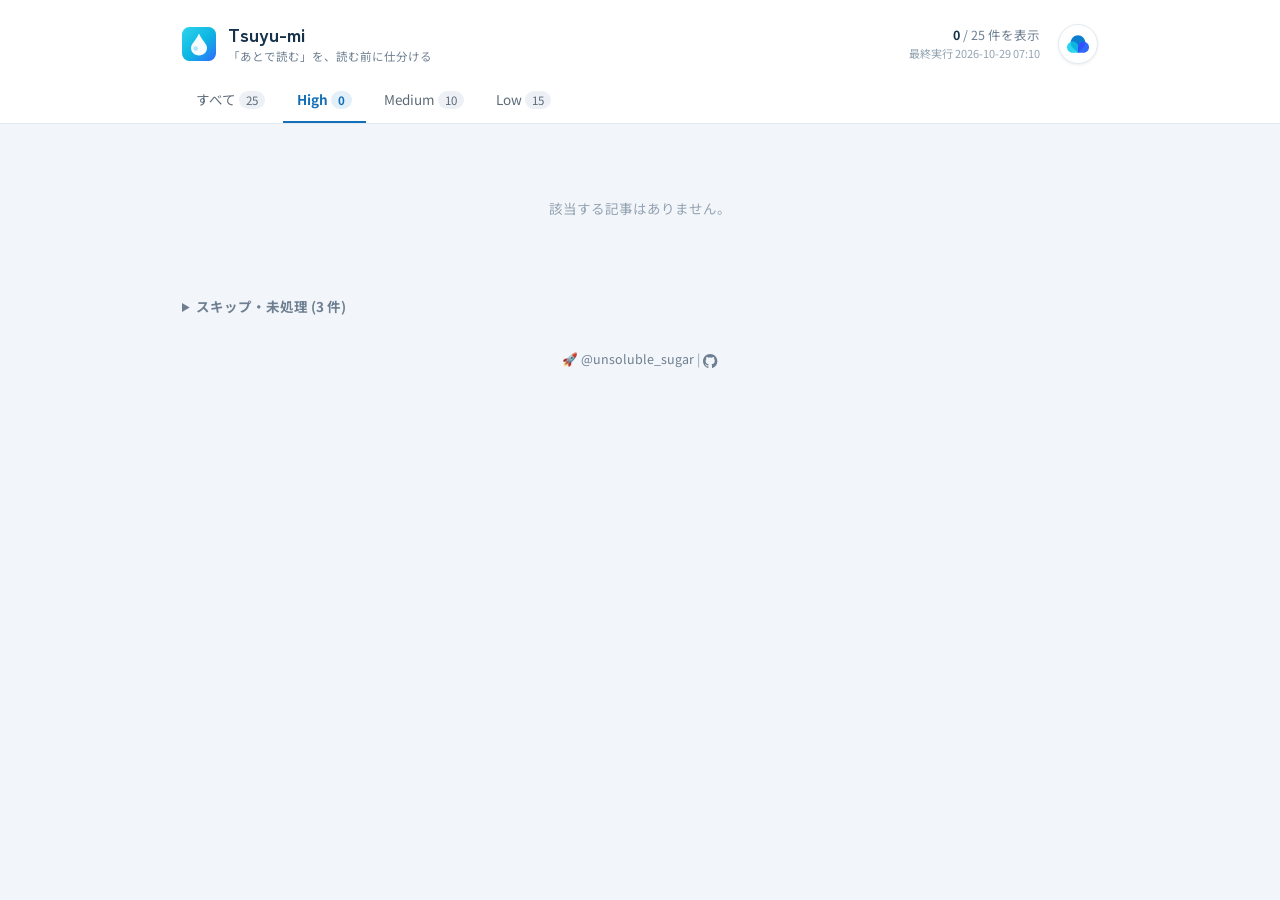
==== commit d72c7167: "🤖 記事を要約・HTML を更新 2026-10-28" ====
--- a/docs/index.html
+++ b/docs/index.html
@@ -45,8 +45,8 @@
         </div>
         <div class="header-right">
           <div class="stats">
-            <div class="stats-count"><strong id="stats-count">21</strong> / <span id="stats-total">21</span> 件を表示</div>
-            <div class="stats-sub">最終実行 2026-10-26 07:12</div>
+            <div class="stats-count"><strong id="stats-count">25</strong> / <span id="stats-total">25</span> 件を表示</div>
+            <div class="stats-sub">最終実行 2026-10-29 07:10</div>
           </div>
           <a href="https://app.raindrop.io/" target="_blank" rel="noopener" class="raindrop-link" title="Raindrop.io を開く">
             <svg xmlns="http://www.w3.org/2000/svg" xmlns:xlink="http://www.w3.org/1999/xlink" viewBox="0 0 48 48" width="22" height="22">
@@ -92,6 +92,79 @@
               
               <span class="domain">zenn.dev</span>
               <span class="sep">·</span>
+              <span class="date">2026-10-28 19:55</span>
+            </div>
+
+            <h2 class="card-title">
+              <a href="https://zenn.dev/tellernovel_inc/articles/testerarmy-e2e-react-native" target="_blank" rel="noopener">新時代のE2Eテスト、TesterArmyのe2eをReact Nativeアプリに導入してみた</a>
+            </h2>
+
+            
+            <ul class="summary">
+              
+              <li>TesterArmyのE2Eテストフレームワーク「e2e」をReact Nativeアプリに導入し、自然言語による操作とロケーターによる検証を併用している。</li>
+              
+              <li>操作をAIに任せてキャッシュする仕組みにより、コストと実行時間を抑えつつ、動的なUIや外観の崩れなどもテストできる。</li>
+              
+              <li>TypeScriptでの記述やCoding Agentとの連携、CI環境でのPRレビュー連携といった具体的な活用ノウハウが紹介されている。</li>
+              
+            </ul>
+            
+          </div>
+          <div class="score-panel">
+            <div class="score-total">スコア <strong>8</strong><span>/12</span></div>
+            <div class="axes">
+              <div class="axis"><span class="axis-label">新規性</span><span class="bar"><span class="fill s2"></span></span></div>
+              <div class="axis"><span class="axis-label">関心の近さ</span><span class="bar"><span class="fill s2"></span></span></div>
+              <div class="axis"><span class="axis-label">読む必要性</span><span class="bar"><span class="fill s2"></span></span></div>
+              <div class="axis"><span class="axis-label">活用度</span><span class="bar"><span class="fill s2"></span></span></div>
+            </div>
+          </div>
+        </div>
+
+        
+        <div class="keywords">
+          
+          <span class="keyword">E2Eテスト</span>
+          
+          <span class="keyword">React Native</span>
+          
+          <span class="keyword">TesterArmy</span>
+          
+          <span class="keyword">AIテスト</span>
+          
+          <span class="keyword">TypeScript</span>
+          
+        </div>
+        
+
+        <details class="reasons-toggle">
+          <summary>判定理由</summary>
+          <div class="reasons">
+            
+            <div class="reason read-now">
+              <span class="reason-label">今読む:</span> AIを活用したE2Eテストの実務的な導入事例や、コード例・設定・キャッシュの仕組みが具体的に解説されているため。
+            </div>
+            
+            
+            <div class="reason defer">
+              <span class="reason-label">後回し:</span> React NativeやモバイルアプリのE2Eテストに関心がない場合は、すぐに読む必要性は低い。
+            </div>
+            
+            
+          </div>
+        </details>
+
+      </article>
+      
+      <article class="card priority-medium" data-priority="medium">
+        <div class="card-body">
+          <div class="card-main">
+            <div class="card-header">
+              <span class="priority-badge priority-medium"><span class="dot"></span>MEDIUM</span>
+              
+              <span class="domain">zenn.dev</span>
+              <span class="sep">·</span>
               <span class="date">2026-10-13 11:47</span>
             </div>
 
@@ -731,6 +804,225 @@
             
             <div class="reason defer">
               <span class="reason-label">後回し:</span> 公式のプレリリース記事であり、実際の導入や詳細な設定はプロジェクトの状況に応じて後からでも十分に確認できるため。
+            </div>
+            
+            
+          </div>
+        </details>
+
+      </article>
+      
+      <article class="card priority-low" data-priority="low">
+        <div class="card-body">
+          <div class="card-main">
+            <div class="card-header">
+              <span class="priority-badge priority-low"><span class="dot"></span>LOW</span>
+              
+              <span class="domain">zenn.dev</span>
+              <span class="sep">·</span>
+              <span class="date">2026-10-28 19:55</span>
+            </div>
+
+            <h2 class="card-title">
+              <a href="https://zenn.dev/nrs/articles/c777388530aa84" target="_blank" rel="noopener">コードを読まずにマージするために必要なこと</a>
+            </h2>
+
+            
+            <ul class="summary">
+              
+              <li>AIによる品質確認やテストを自動化し、人がコードを読まずにPRをマージする「no look merge」の運用手法について解説している。</li>
+              
+              <li>技術的な仕組みだけでなく、不具合が見つかった際の責任を個人ではなく組織が引き受けるというコンセンサスが不可欠であると説いている。</li>
+              
+              <li>著者が開発するワークフロー制御ツール「TAKT」などを活用し、定型化したオペレーションを自動化する実践例を紹介している。</li>
+              
+            </ul>
+            
+          </div>
+          <div class="score-panel">
+            <div class="score-total">スコア <strong>7</strong><span>/12</span></div>
+            <div class="axes">
+              <div class="axis"><span class="axis-label">新規性</span><span class="bar"><span class="fill s2"></span></span></div>
+              <div class="axis"><span class="axis-label">関心の近さ</span><span class="bar"><span class="fill s2"></span></span></div>
+              <div class="axis"><span class="axis-label">読む必要性</span><span class="bar"><span class="fill s2"></span></span></div>
+              <div class="axis"><span class="axis-label">活用度</span><span class="bar"><span class="fill s1"></span></span></div>
+            </div>
+          </div>
+        </div>
+
+        
+        <div class="keywords">
+          
+          <span class="keyword">no look merge</span>
+          
+          <span class="keyword">コードレビュー</span>
+          
+          <span class="keyword">生成AI</span>
+          
+          <span class="keyword">TAKT</span>
+          
+          <span class="keyword">開発プロセス</span>
+          
+        </div>
+        
+
+        <details class="reasons-toggle">
+          <summary>判定理由</summary>
+          <div class="reasons">
+            
+            <div class="reason read-now">
+              <span class="reason-label">今読む:</span> AI開発環境の進展に伴うレビュープロセスの変革や、組織的合意の必要性に言及しており、チーム開発の効率化を模索する技術者にとって示唆に富むため。
+            </div>
+            
+            
+            <div class="reason defer">
+              <span class="reason-label">後回し:</span> 具体的なツール導入の手順よりも概念や組織論が中心のため、今すぐ作業に直結する情報を求めている場合は後回しでも支障がないため。
+            </div>
+            
+            
+          </div>
+        </details>
+
+      </article>
+      
+      <article class="card priority-low" data-priority="low">
+        <div class="card-body">
+          <div class="card-main">
+            <div class="card-header">
+              <span class="priority-badge priority-low"><span class="dot"></span>LOW</span>
+              
+              <span class="domain">zenn.dev</span>
+              <span class="sep">·</span>
+              <span class="date">2026-10-28 19:55</span>
+            </div>
+
+            <h2 class="card-title">
+              <a href="https://zenn.dev/herumi/articles/search_bad_emudhra_key" target="_blank" rel="noopener">eMudhraの中間CA証明書の秘密鍵を求めてみる</a>
+            </h2>
+
+            
+            <ul class="summary">
+              
+              <li>認証局eMudhraの中間CA証明書に脆弱な8ビット以下の秘密鍵が含まれていたという報告に基づき検証を行った。</li>
+              
+              <li>OpenSSLコマンドで証明書から公開鍵を取り出し、Pythonの楕円曲線演算コードを用いて離散対数問題を解いた。</li>
+              
+              <li>総当たりにより約0.4秒で秘密鍵が「156」であることを特定し、検証の正しさを確認した。</li>
+              
+            </ul>
+            
+          </div>
+          <div class="score-panel">
+            <div class="score-total">スコア <strong>6</strong><span>/12</span></div>
+            <div class="axes">
+              <div class="axis"><span class="axis-label">新規性</span><span class="bar"><span class="fill s1"></span></span></div>
+              <div class="axis"><span class="axis-label">関心の近さ</span><span class="bar"><span class="fill s2"></span></span></div>
+              <div class="axis"><span class="axis-label">読む必要性</span><span class="bar"><span class="fill s2"></span></span></div>
+              <div class="axis"><span class="axis-label">活用度</span><span class="bar"><span class="fill s1"></span></span></div>
+            </div>
+          </div>
+        </div>
+
+        
+        <div class="keywords">
+          
+          <span class="keyword">eMudhra</span>
+          
+          <span class="keyword">中間CA証明書</span>
+          
+          <span class="keyword">楕円曲線暗号</span>
+          
+          <span class="keyword">離散対数問題</span>
+          
+          <span class="keyword">Python</span>
+          
+        </div>
+        
+
+        <details class="reasons-toggle">
+          <summary>判定理由</summary>
+          <div class="reasons">
+            
+            <div class="reason read-now">
+              <span class="reason-label">今読む:</span> 実際の脆弱性のある証明書とPythonコードを用いて、離散対数問題の解読プロセスを具体的に確認できるため。
+            </div>
+            
+            
+            <div class="reason defer">
+              <span class="reason-label">後回し:</span> 特定の脆弱性事例の検証であり、暗号理論の基礎的な手続の域を出ないため、緊急度や実務への直結性は高くないため。
+            </div>
+            
+            
+          </div>
+        </details>
+
+      </article>
+      
+      <article class="card priority-low" data-priority="low">
+        <div class="card-body">
+          <div class="card-main">
+            <div class="card-header">
+              <span class="priority-badge priority-low"><span class="dot"></span>LOW</span>
+              
+              <span class="domain">zenn.dev</span>
+              <span class="sep">·</span>
+              <span class="date">2026-10-28 19:54</span>
+            </div>
+
+            <h2 class="card-title">
+              <a href="https://zenn.dev/ivry/articles/d155267331a3ca" target="_blank" rel="noopener">Flutter やめました。電話アプリを Native にした理由</a>
+            </h2>
+
+            
+            <ul class="summary">
+              
+              <li>株式会社IVRyは、音声通話の品質向上とアーキテクチャのシンプル化を目的に、Flutter製アプリを完全ネイティブへ移行しました。</li>
+              
+              <li>導入時は少数精鋭でのクロスプラットフォーム開発に合理性があったものの、通話SDKやWebView、プラットフォーム間のオーバーヘッドが課題となりました。</li>
+              
+              <li>AIコーディングツールの進化により移行コストが大幅に軽減されたことも、今回のフルネイティブ化（Flutter Exit）を後押ししました。</li>
+              
+            </ul>
+            
+          </div>
+          <div class="score-panel">
+            <div class="score-total">スコア <strong>7</strong><span>/12</span></div>
+            <div class="axes">
+              <div class="axis"><span class="axis-label">新規性</span><span class="bar"><span class="fill s2"></span></span></div>
+              <div class="axis"><span class="axis-label">関心の近さ</span><span class="bar"><span class="fill s2"></span></span></div>
+              <div class="axis"><span class="axis-label">読む必要性</span><span class="bar"><span class="fill s2"></span></span></div>
+              <div class="axis"><span class="axis-label">活用度</span><span class="bar"><span class="fill s1"></span></span></div>
+            </div>
+          </div>
+        </div>
+
+        
+        <div class="keywords">
+          
+          <span class="keyword">Flutter</span>
+          
+          <span class="keyword">ネイティブアプリ</span>
+          
+          <span class="keyword">アーキテクチャ</span>
+          
+          <span class="keyword">音声通話</span>
+          
+          <span class="keyword">AIコーディングツール</span>
+          
+        </div>
+        
+
+        <details class="reasons-toggle">
+          <summary>判定理由</summary>
+          <div class="reasons">
+            
+            <div class="reason read-now">
+              <span class="reason-label">今読む:</span> クロスプラットフォームからネイティブへの回帰という大きなアーキテクチャ変更のリアルな判断背景とAIコーディングツールの活用事例が学べるため。
+            </div>
+            
+            
+            <div class="reason defer">
+              <span class="reason-label">後回し:</span> 具体的なコードの書き方や移行手順ではなく意思決定のプロセスが中心のため、今すぐ手を止めて読む必要はないため。
             </div>
             
             
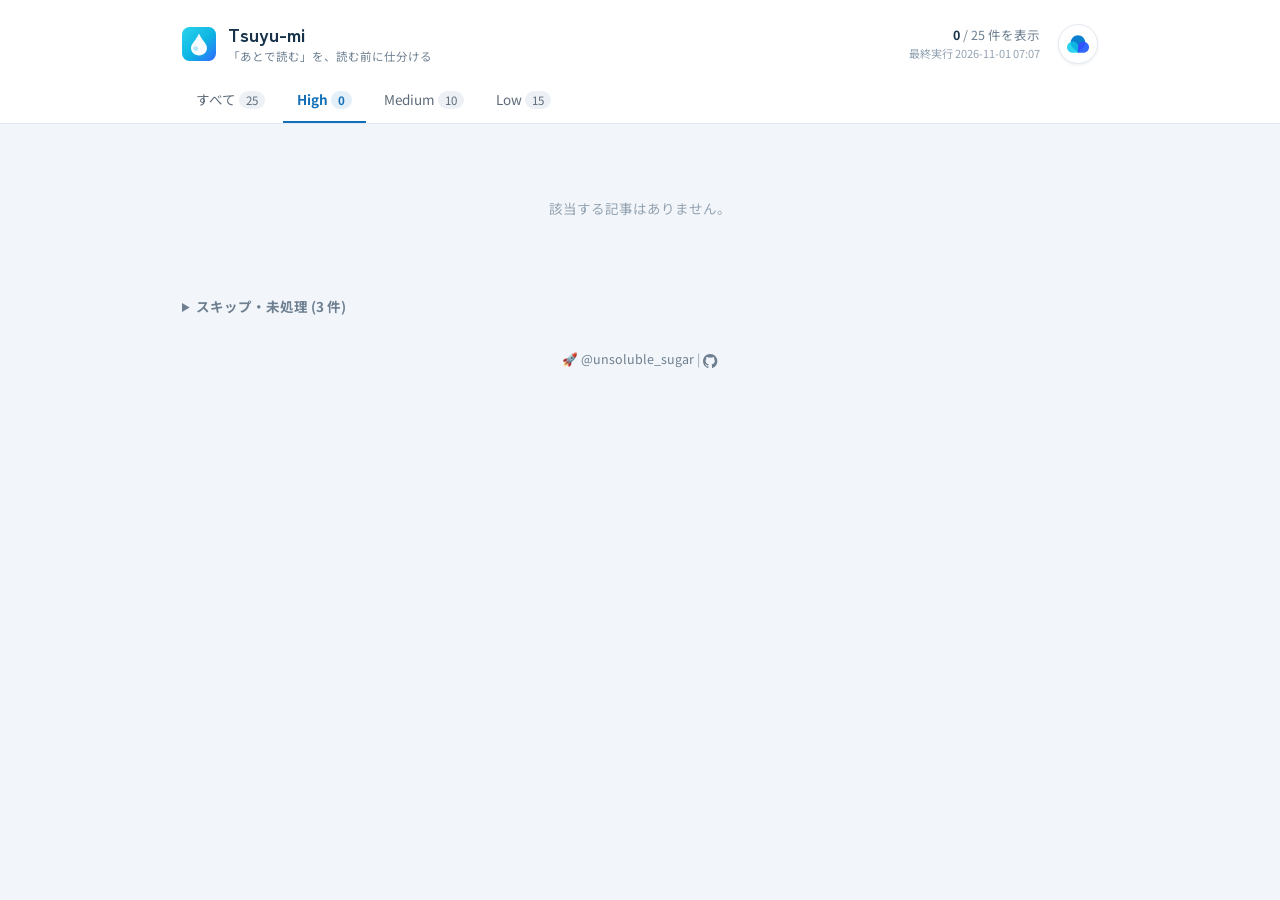
==== commit 899b9ab6: "🤖 記事を要約・HTML を更新 2026-10-31" ====
--- a/docs/index.html
+++ b/docs/index.html
@@ -46,7 +46,7 @@
         <div class="header-right">
           <div class="stats">
             <div class="stats-count"><strong id="stats-count">25</strong> / <span id="stats-total">25</span> 件を表示</div>
-            <div class="stats-sub">最終実行 2026-10-29 07:10</div>
+            <div class="stats-sub">最終実行 2026-11-01 07:07</div>
           </div>
           <a href="https://app.raindrop.io/" target="_blank" rel="noopener" class="raindrop-link" title="Raindrop.io を開く">
             <svg xmlns="http://www.w3.org/2000/svg" xmlns:xlink="http://www.w3.org/1999/xlink" viewBox="0 0 48 48" width="22" height="22">
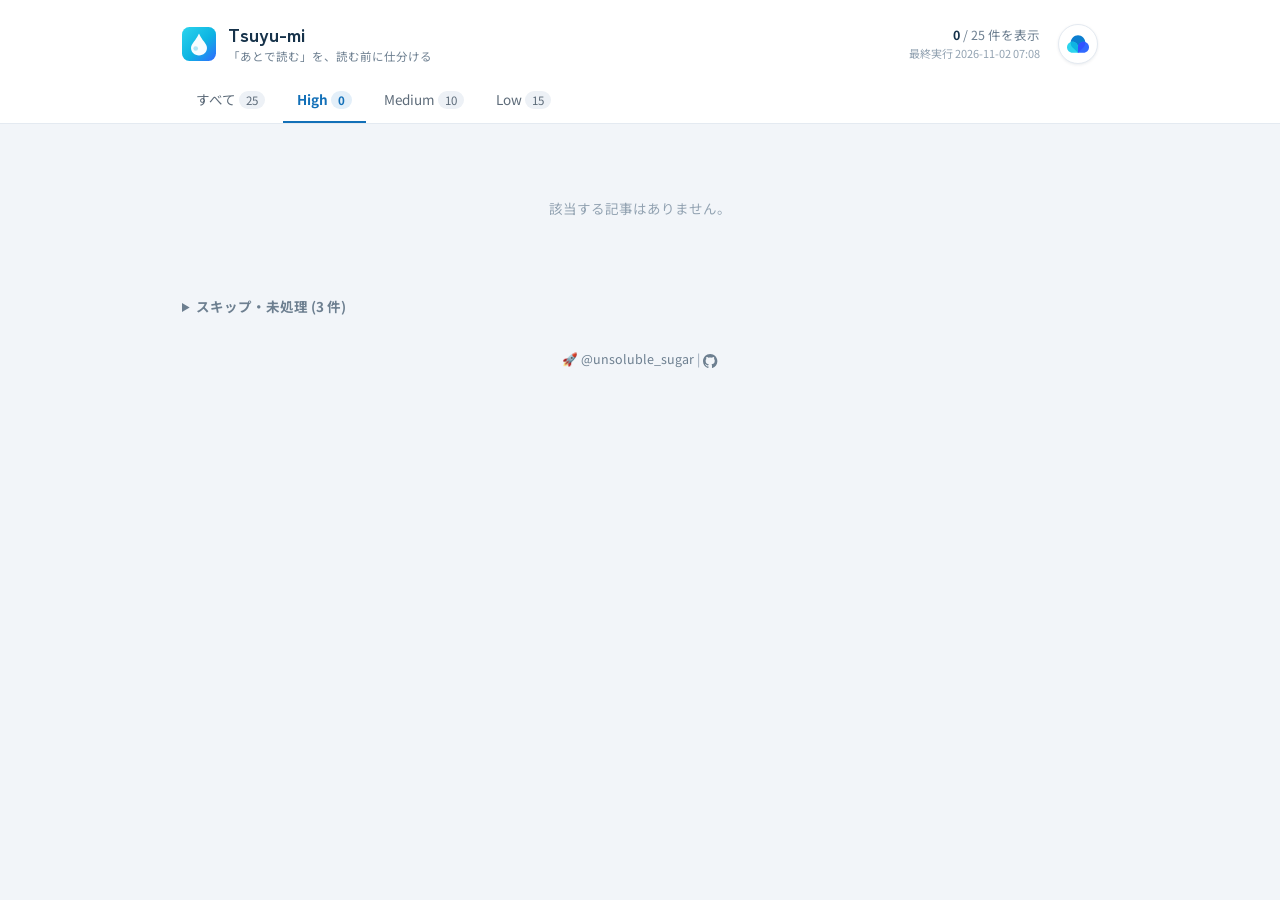
==== commit c3ce2021: "🤖 記事を要約・HTML を更新 2026-11-01" ====
--- a/docs/index.html
+++ b/docs/index.html
@@ -46,7 +46,7 @@
         <div class="header-right">
           <div class="stats">
             <div class="stats-count"><strong id="stats-count">25</strong> / <span id="stats-total">25</span> 件を表示</div>
-            <div class="stats-sub">最終実行 2026-11-01 07:07</div>
+            <div class="stats-sub">最終実行 2026-11-02 07:08</div>
           </div>
           <a href="https://app.raindrop.io/" target="_blank" rel="noopener" class="raindrop-link" title="Raindrop.io を開く">
             <svg xmlns="http://www.w3.org/2000/svg" xmlns:xlink="http://www.w3.org/1999/xlink" viewBox="0 0 48 48" width="22" height="22">
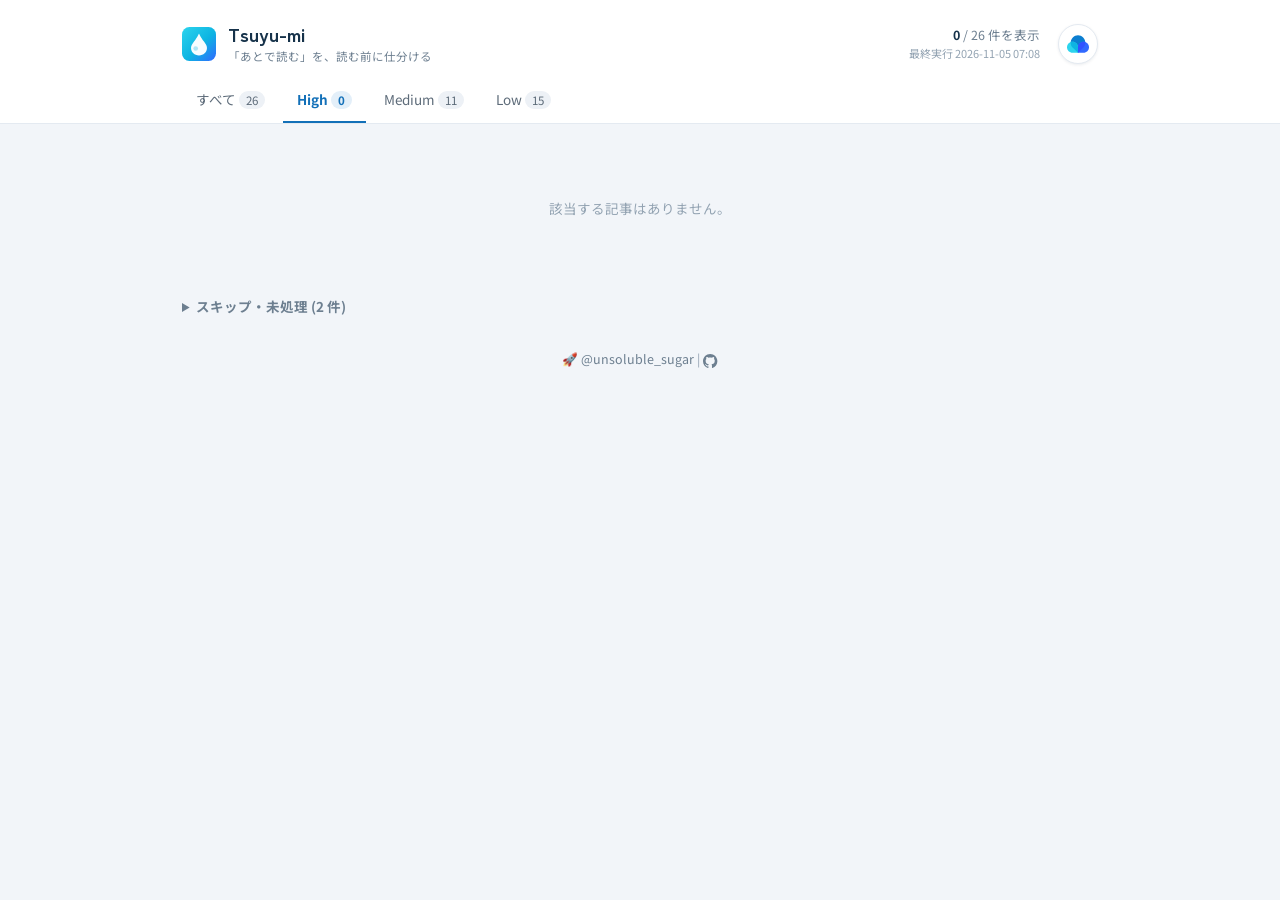
==== commit b3511cfc: "🤖 記事を要約・HTML を更新 2026-11-04" ====
--- a/docs/index.html
+++ b/docs/index.html
@@ -45,8 +45,8 @@
         </div>
         <div class="header-right">
           <div class="stats">
-            <div class="stats-count"><strong id="stats-count">25</strong> / <span id="stats-total">25</span> 件を表示</div>
-            <div class="stats-sub">最終実行 2026-11-02 07:08</div>
+            <div class="stats-count"><strong id="stats-count">26</strong> / <span id="stats-total">26</span> 件を表示</div>
+            <div class="stats-sub">最終実行 2026-11-05 07:08</div>
           </div>
           <a href="https://app.raindrop.io/" target="_blank" rel="noopener" class="raindrop-link" title="Raindrop.io を開く">
             <svg xmlns="http://www.w3.org/2000/svg" xmlns:xlink="http://www.w3.org/1999/xlink" viewBox="0 0 48 48" width="22" height="22">
@@ -672,6 +672,79 @@
             <div class="card-header">
               <span class="priority-badge priority-medium"><span class="dot"></span>MEDIUM</span>
               
+              <span class="domain">recruit.group.gmo</span>
+              <span class="sep">·</span>
+              <span class="date">2026-09-28 23:02</span>
+            </div>
+
+            <h2 class="card-title">
+              <a href="https://recruit.group.gmo/engineer/jisedai/blog/jev-system-one-model/" target="_blank" rel="noopener">Jevのオープンソース版「Laya」を使ってみた：考えずに、直感で即答する元祖「System One Models」 - GMOインターネットグループ グループ研究開発本部</a>
+            </h2>
+
+            
+            <ul class="summary">
+              
+              <li>Convai Innovationsが公開したオープンソースの意思決定モデル「Laya」の概要と、Apple Silicon向け「Laya-MLX」の検証結果を紹介している。</li>
+              
+              <li>ModernBERTベースのエンコーダー型構造を採用し、テキスト生成を行わずに1回のフォワードパスで較正された確率を高速に出力する。</li>
+              
+              <li>実際のECサイトのユースケースでJevと比較検証を行い、日本語処理におけるプロンプト設計や入力トークン数の制約について解説している。</li>
+              
+            </ul>
+            
+          </div>
+          <div class="score-panel">
+            <div class="score-total">スコア <strong>8</strong><span>/12</span></div>
+            <div class="axes">
+              <div class="axis"><span class="axis-label">新規性</span><span class="bar"><span class="fill s2"></span></span></div>
+              <div class="axis"><span class="axis-label">関心の近さ</span><span class="bar"><span class="fill s2"></span></span></div>
+              <div class="axis"><span class="axis-label">読む必要性</span><span class="bar"><span class="fill s2"></span></span></div>
+              <div class="axis"><span class="axis-label">活用度</span><span class="bar"><span class="fill s2"></span></span></div>
+            </div>
+          </div>
+        </div>
+
+        
+        <div class="keywords">
+          
+          <span class="keyword">Laya</span>
+          
+          <span class="keyword">Jev</span>
+          
+          <span class="keyword">System One Models</span>
+          
+          <span class="keyword">ModernBERT</span>
+          
+          <span class="keyword">MLX</span>
+          
+        </div>
+        
+
+        <details class="reasons-toggle">
+          <summary>判定理由</summary>
+          <div class="reasons">
+            
+            <div class="reason read-now">
+              <span class="reason-label">今読む:</span> 話題の非自己回帰型モデルLayaの実装例やJevとの性能比較、プロンプト設計の注意点などの実務的な知見が得られるため。
+            </div>
+            
+            
+            <div class="reason defer">
+              <span class="reason-label">後回し:</span> 今すぐ自身のプロジェクトでLayaを組み込む予定がない場合は、後からでも検証手順や実装例を参照できるため。
+            </div>
+            
+            
+          </div>
+        </details>
+
+      </article>
+      
+      <article class="card priority-medium" data-priority="medium">
+        <div class="card-body">
+          <div class="card-main">
+            <div class="card-header">
+              <span class="priority-badge priority-medium"><span class="dot"></span>MEDIUM</span>
+              
               <span class="domain">claude.com</span>
               <span class="sep">·</span>
               <span class="date">2026-07-25 11:29</span>
@@ -1911,7 +1984,7 @@
     
     <section class="skipped-section">
       <details>
-        <summary>スキップ・未処理 (3 件)</summary>
+        <summary>スキップ・未処理 (2 件)</summary>
         <div class="skipped-list">
           
           <div class="skipped-item">
@@ -1924,13 +1997,6 @@
           <div class="skipped-item">
             <a href="https://codezine.jp/article/detail/29119" target="_blank" rel="noopener">なぜAIで速く作れても成果は増えないのか──及川卓也氏が説く、AIネイティブ時代に人間が手放してはいけない2つの仕事</a>
             <span class="domain">codezine.jp</span>
-            
-            <span class="badge skip-reason">fetch_failed</span>
-          </div>
-          
-          <div class="skipped-item">
-            <a href="https://recruit.group.gmo/engineer/jisedai/blog/jev-system-one-model/" target="_blank" rel="noopener">Jevのオープンソース版「Laya」を使ってみた：考えずに、直感で即答する元祖「System One Models」 - GMOインターネットグループ グループ研究開発本部</a>
-            <span class="domain">recruit.group.gmo</span>
             
             <span class="badge skip-reason">fetch_failed</span>
           </div>
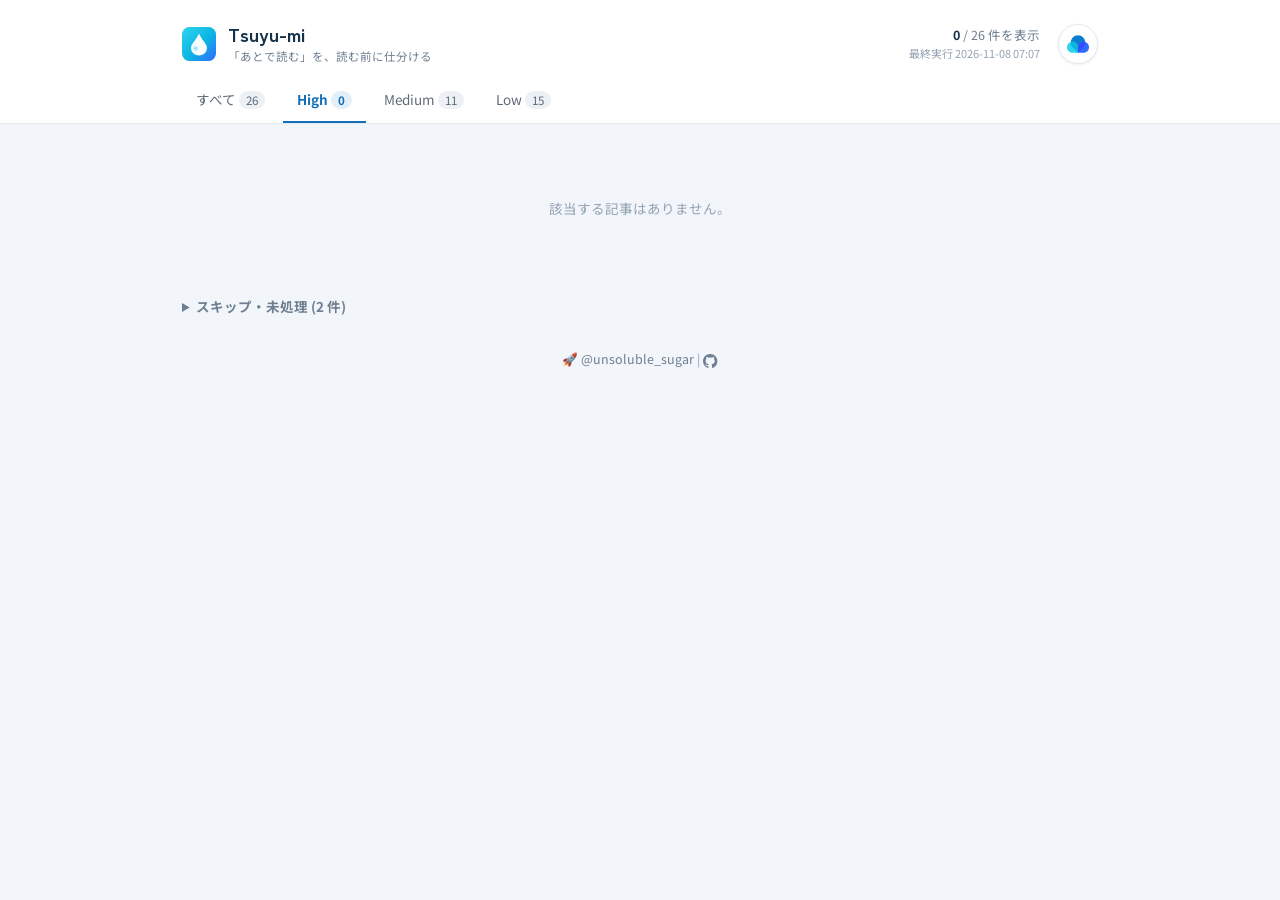
==== commit 360b318a: "🤖 記事を要約・HTML を更新 2026-11-07" ====
--- a/docs/index.html
+++ b/docs/index.html
@@ -46,7 +46,7 @@
         <div class="header-right">
           <div class="stats">
             <div class="stats-count"><strong id="stats-count">26</strong> / <span id="stats-total">26</span> 件を表示</div>
-            <div class="stats-sub">最終実行 2026-11-05 07:08</div>
+            <div class="stats-sub">最終実行 2026-11-08 07:07</div>
           </div>
           <a href="https://app.raindrop.io/" target="_blank" rel="noopener" class="raindrop-link" title="Raindrop.io を開く">
             <svg xmlns="http://www.w3.org/2000/svg" xmlns:xlink="http://www.w3.org/1999/xlink" viewBox="0 0 48 48" width="22" height="22">
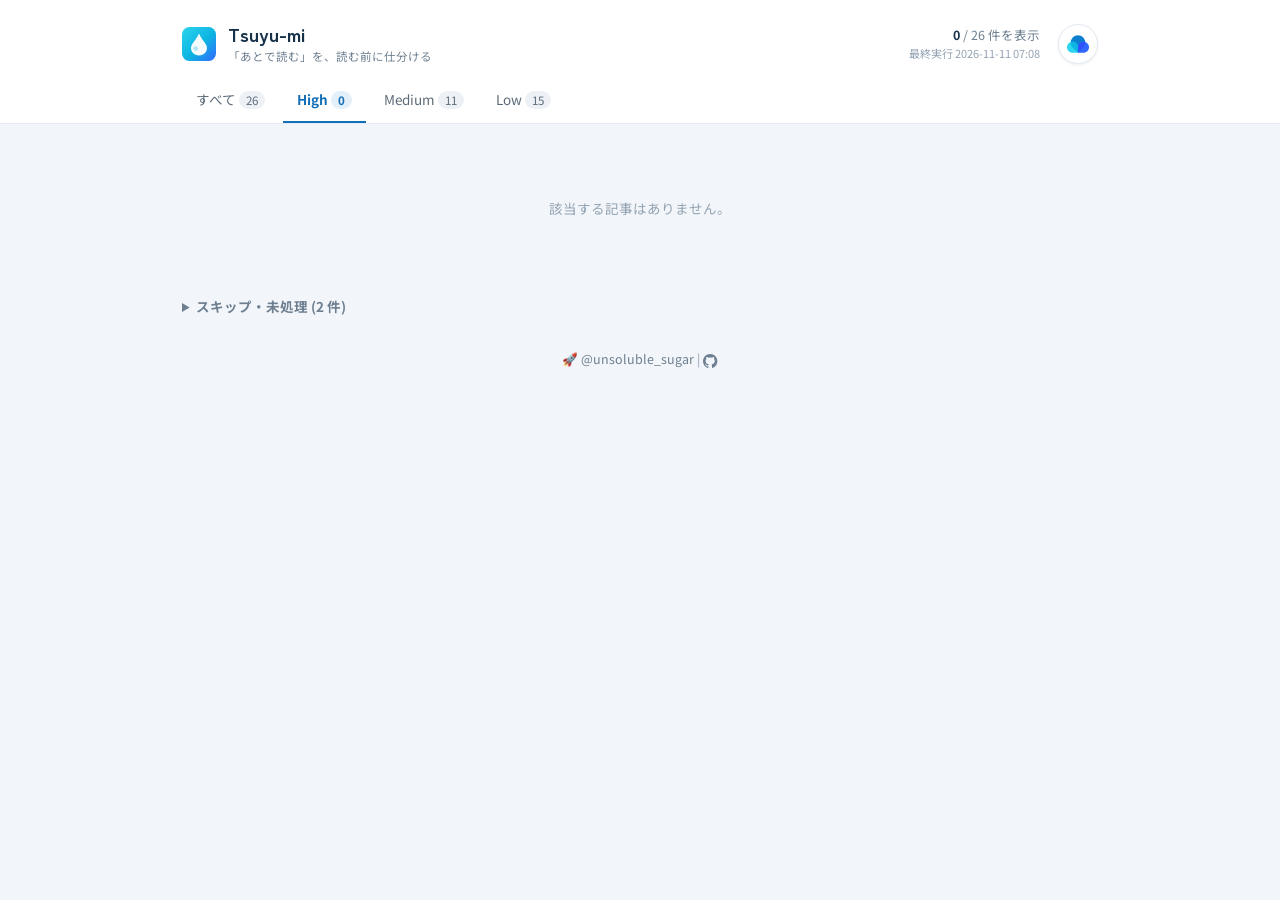
==== commit 4adf1a59: "🤖 記事を要約・HTML を更新 2026-11-10" ====
--- a/docs/index.html
+++ b/docs/index.html
@@ -46,7 +46,7 @@
         <div class="header-right">
           <div class="stats">
             <div class="stats-count"><strong id="stats-count">26</strong> / <span id="stats-total">26</span> 件を表示</div>
-            <div class="stats-sub">最終実行 2026-11-08 07:07</div>
+            <div class="stats-sub">最終実行 2026-11-11 07:08</div>
           </div>
           <a href="https://app.raindrop.io/" target="_blank" rel="noopener" class="raindrop-link" title="Raindrop.io を開く">
             <svg xmlns="http://www.w3.org/2000/svg" xmlns:xlink="http://www.w3.org/1999/xlink" viewBox="0 0 48 48" width="22" height="22">
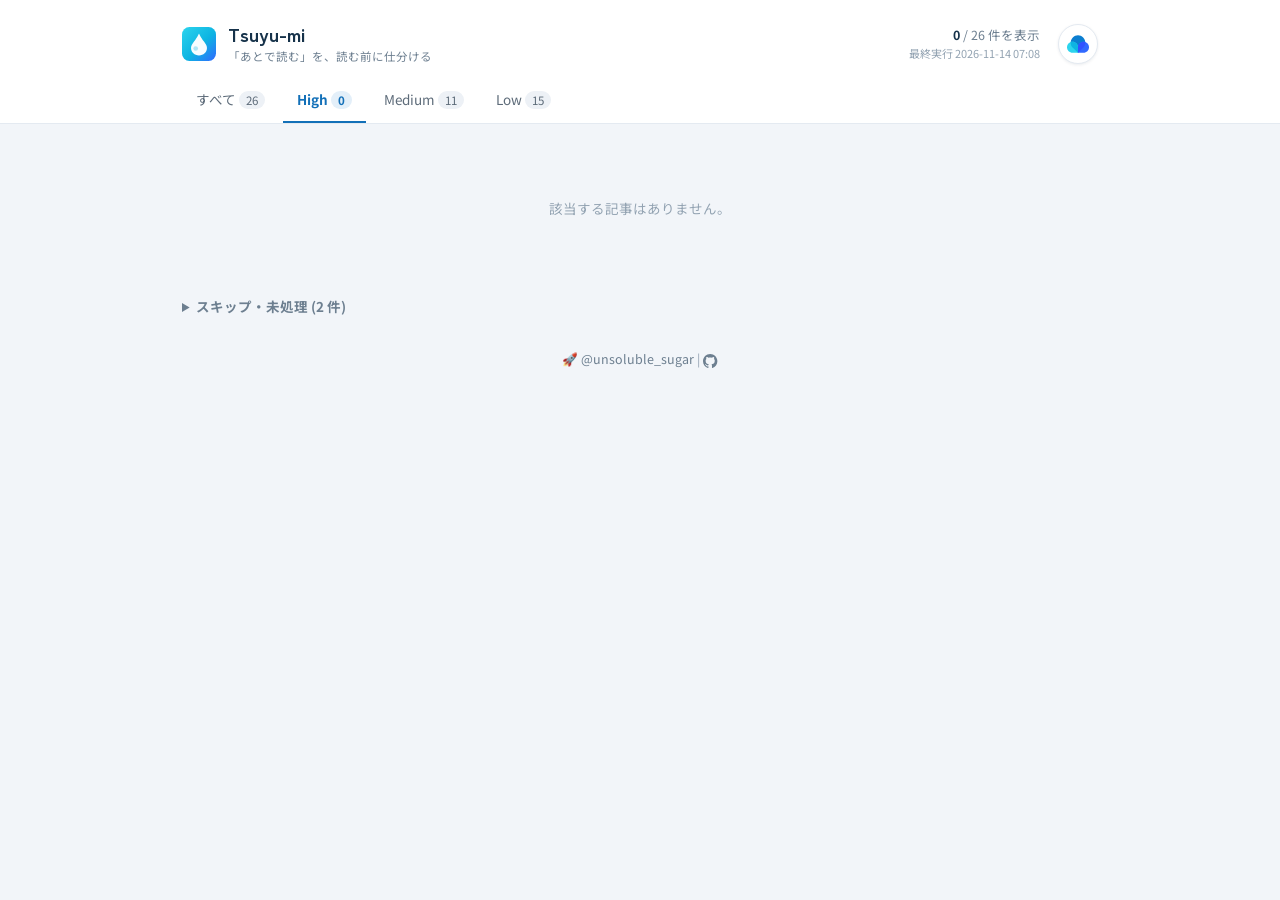
==== commit 76a142c4: "🤖 記事を要約・HTML を更新 2026-11-13" ====
--- a/docs/index.html
+++ b/docs/index.html
@@ -46,7 +46,7 @@
         <div class="header-right">
           <div class="stats">
             <div class="stats-count"><strong id="stats-count">26</strong> / <span id="stats-total">26</span> 件を表示</div>
-            <div class="stats-sub">最終実行 2026-11-11 07:08</div>
+            <div class="stats-sub">最終実行 2026-11-14 07:08</div>
           </div>
           <a href="https://app.raindrop.io/" target="_blank" rel="noopener" class="raindrop-link" title="Raindrop.io を開く">
             <svg xmlns="http://www.w3.org/2000/svg" xmlns:xlink="http://www.w3.org/1999/xlink" viewBox="0 0 48 48" width="22" height="22">
